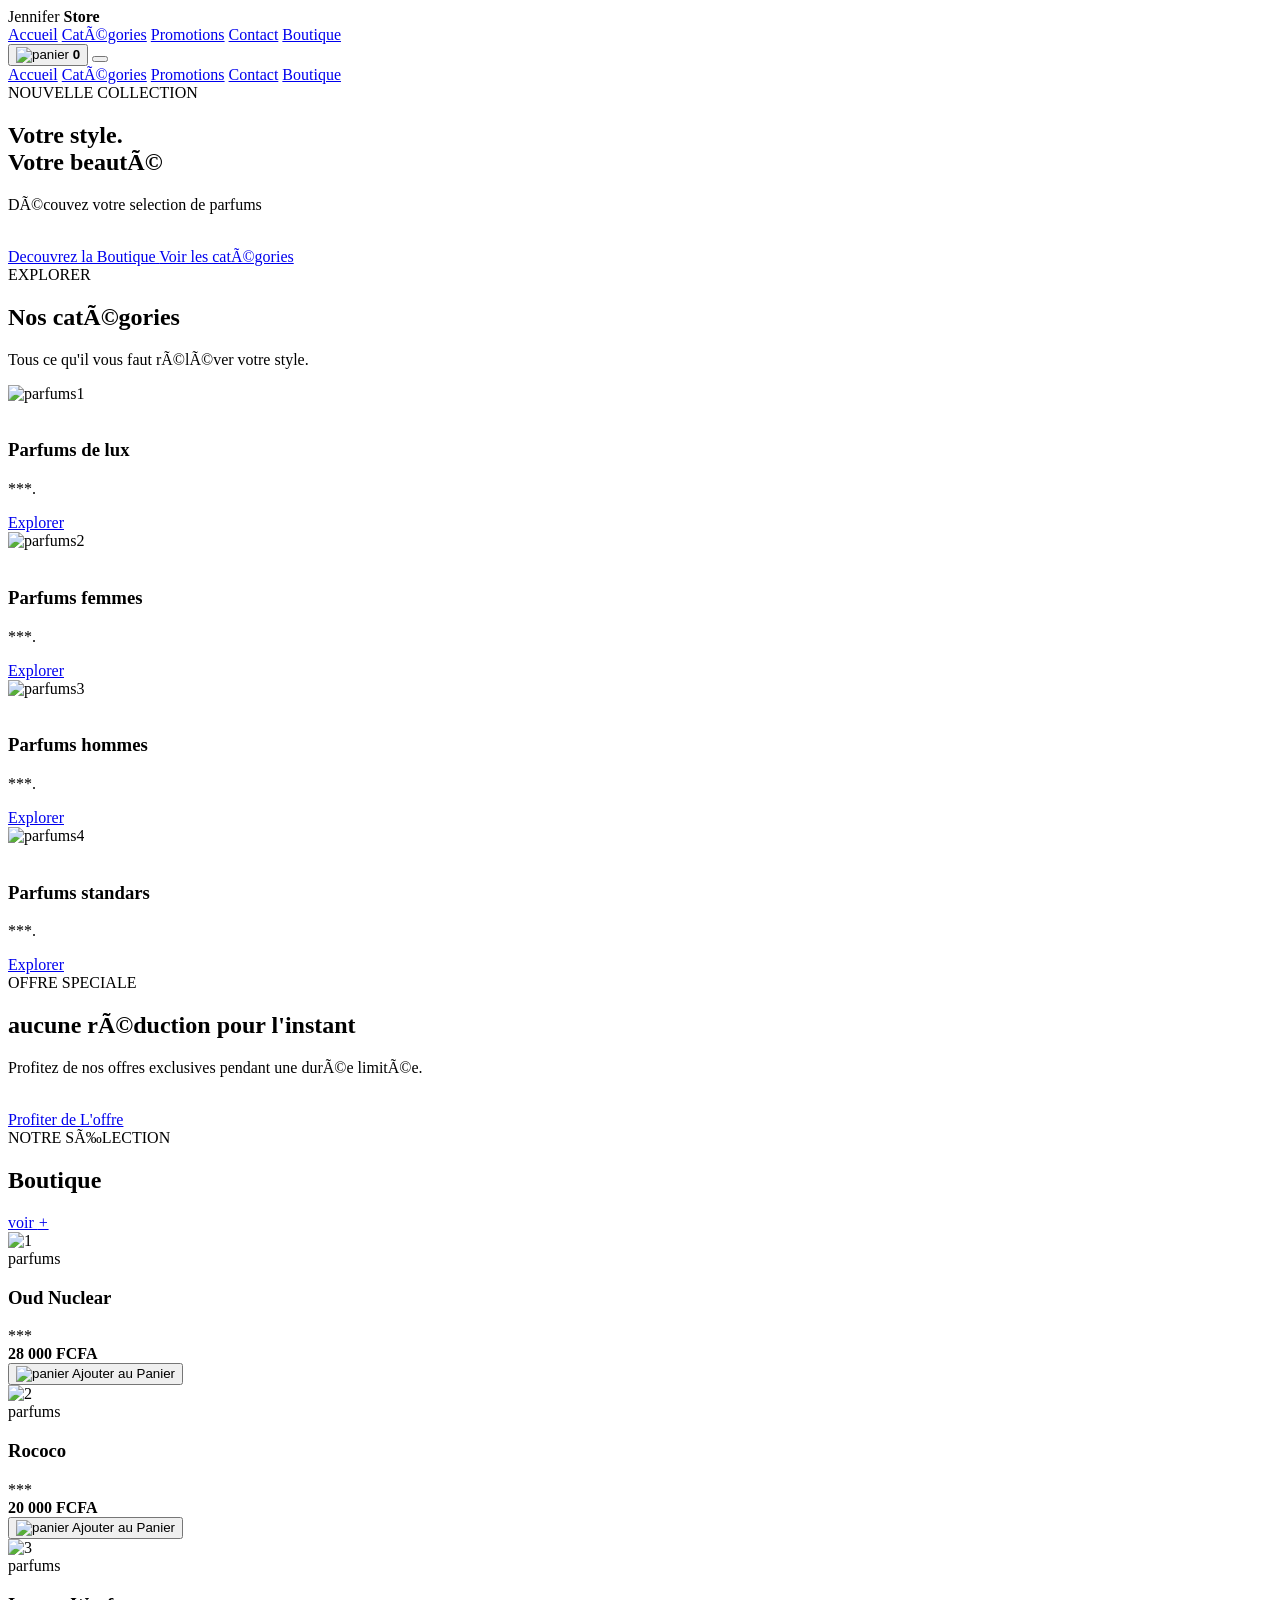
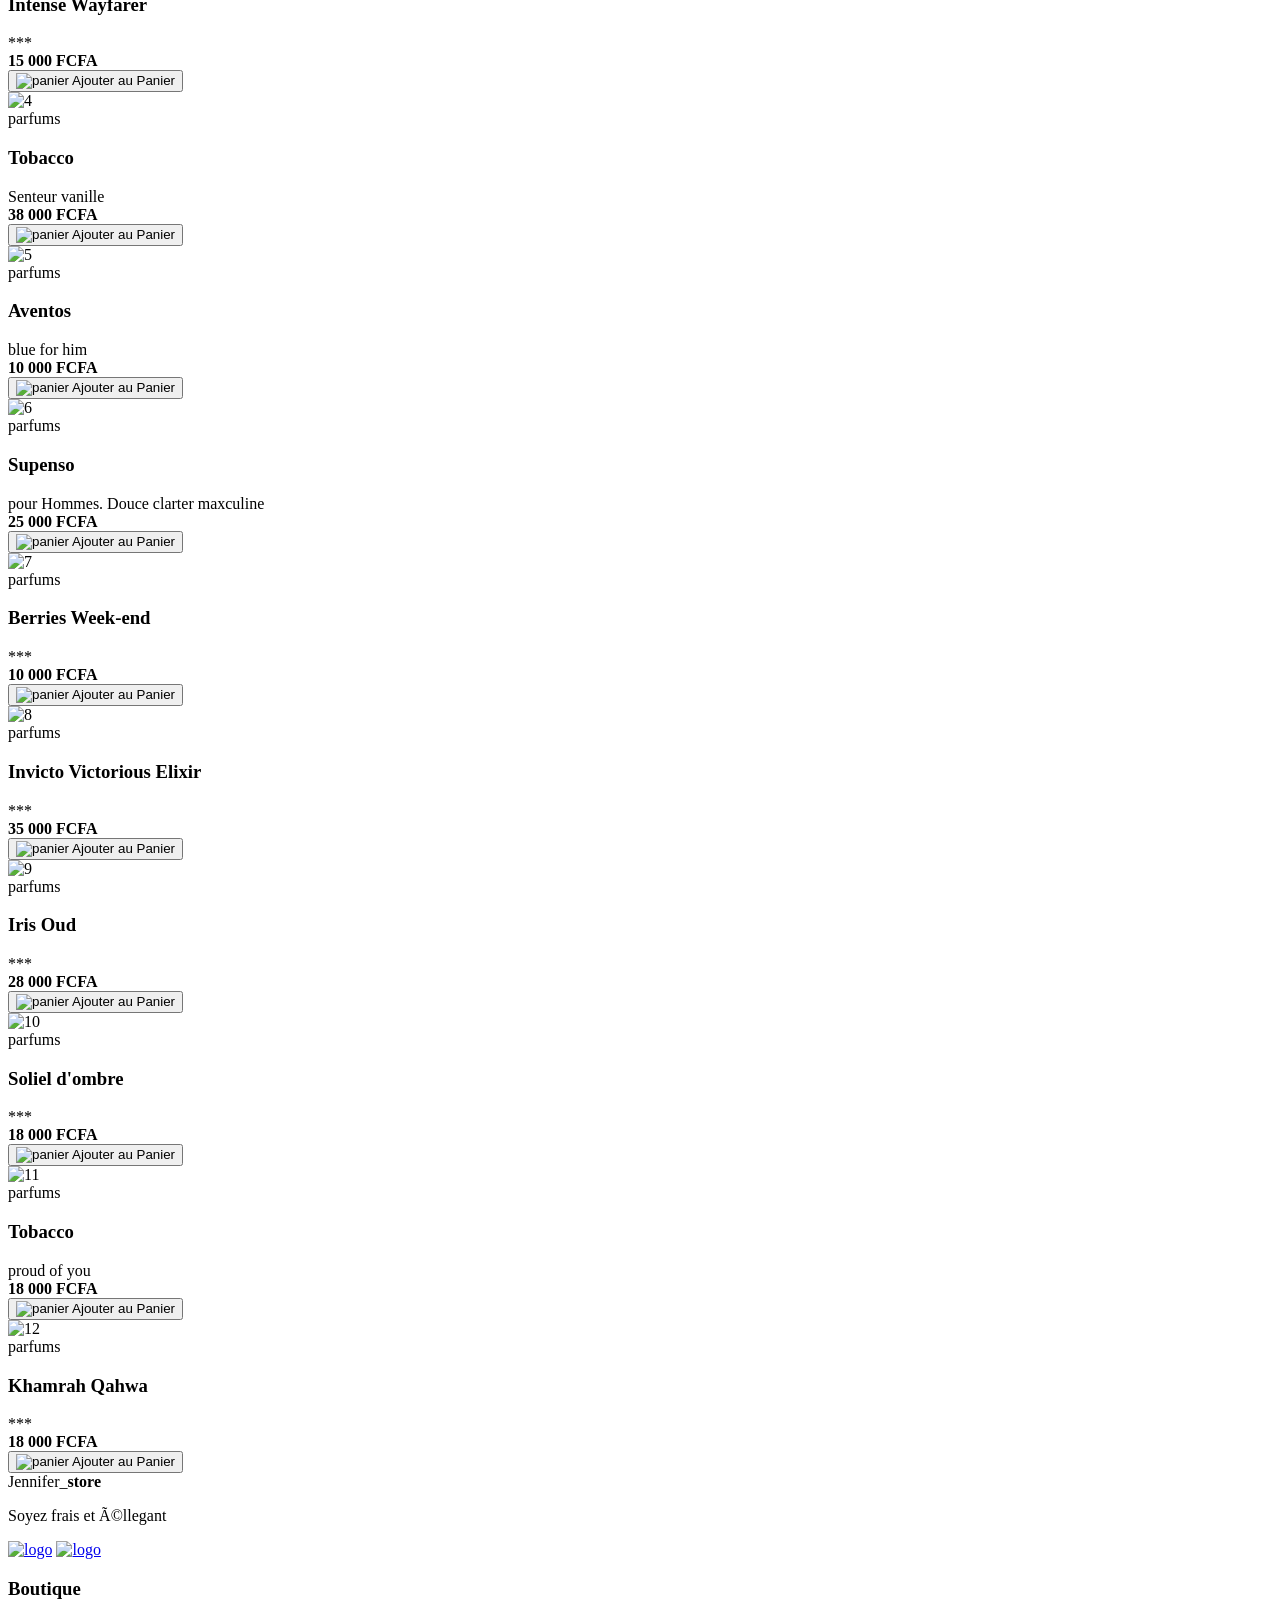
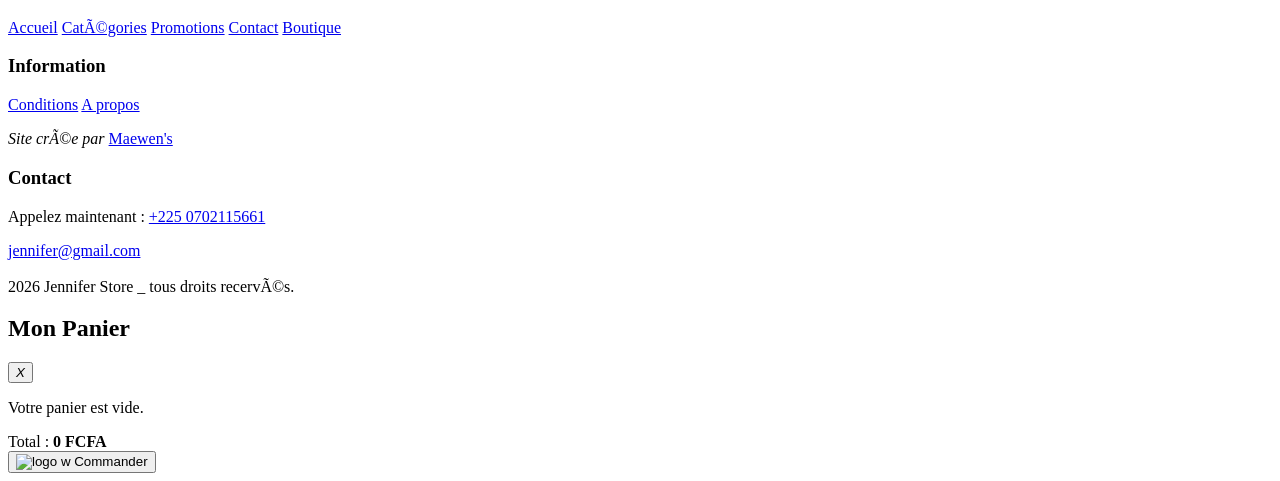
==== index.html @ da31d54f "Add initial e-commerce HTML layout Initial HTML structure for Jennifer e-commerce site, including he" ====
<!DOCTYPE html>
<html lang="en">
<head>
    <metdteruura charset="UTF-8">
    <meta name="viewport" content="width=device-width, initial-scale=1.0">
    <link rel="stylesheet" href="e-commerce2.0.css">

    <title>jennifer e-commerce</title>

    
</head>
<body>
    <header>
        <div class="logo">
            <span>J</span>ennifer 
            <strong>Store</strong>
        </div>

        <nav class="desktop-nav">
            <a href="#accueil">Accueil</a>
            <a href="#categories">Catégories</a>
            <a href="#promotion">Promotions</a>
            <a href="#contact">Contact</a>
            <a href="#boutique">Boutique</a>
        </nav>

        <div class="header-action">
      
            <button class="icon-btn" id="openCart" type="button">
                <img src="panier.jpeg" alt="panier">
                <span id="cartcount">
                    <strong>0</strong>
                </span>
            </button>

            <button class="hamburger" type="button">
                <span></span>
                <span></span>
                <span></span>
            </button>
        </div>
    </header>

        <nav class="mobile-menu" id="mobileMenu">
            <a href="#accueil">Accueil</a>
            <a href="#categories">Catégories</a>
            <a href="#promotion">Promotions</a>
            <a href="#contact">Contact</a>
            <a href="#boutique">Boutique</a>
        </nav>

        <section class="hero" id="accueil">
            <div class="hero-content">
                <span>NOUVELLE COLLECTION</span>

                    <h1>Votre style. <br>
                    <span> Votre beauté</span>
                    </h1>

                    <p>Découvez votre selection de parfums</p>
                    <br>

                    <div class="hero-buttons">
                        <a href="#boutique" class="btn primary-btn">Decouvrez la Boutique
                            <i class="fa-solid fa-arrow-rigth"></i>
                        </a>
                        <a href="#categories" class="btn secondary-btn">
                            Voir les catégories
                        </a>
                    </div>
            </div>
        </section>
        
        <section class="section-title" id="categories">

            <div class="section-title">
                <span>EXPLORER</span>
                <h2>Nos catégories</h2>
                <p>Tous ce qu'il vous faut réléver votre style.</p>
            </div>

            <div class="categories">

                <div class="category-card">
                    <div class="category-icon">
                        <img src="zara man.jpg" alt="parfums1">
                    </div><br>
                    <h3>Parfums de lux</h3>

                    <p>***.</p>
                    <a href="#boutique">Explorer</a>
                </div>

                <div class="category-card">
                    <div class="category-icon">
                        <img src="perfume.jpg" alt="parfums2">
                    </div><br>
                    <h3>Parfums femmes</h3>

                    <p>***.</p>
                    <a href="#boutique">Explorer</a>
                </div>

                <div class="category-card">
                    <div class="category-icon">
                        <img src="Christian Dior Sauvage (Eau de Toilette) Perfume For Men.jpg" alt="parfums3">
                    </div><br>
                    <h3>Parfums hommes</h3>

                    <p>***.</p>
                    <a href="#boutique">Explorer</a>
                </div>

                <div class="category-card">
                    <div class="category-icon">
                        <img src="Matelot is a clean and fresh aquatic fragrance for….jpg" alt="parfums4">
                    </div><br>
                    <h3>Parfums standars</h3>

                    <p>***.</p>
                    <a href="#boutique">Explorer</a>
                </div>

            </div>
        
        </section>

        <section class="promotion" id="promotion">

            <div class="promotion-content">
                <span>OFFRE SPECIALE</span>
                <h2>aucune <strong>réduction</strong>  pour l'instant</h2>
                
                <p>Profitez de nos offres exclusives pendant une durée limitée.</p>
                <br>
                <a href="#boutique" class="btn white-btn">Profiter de L'offre</a>
            </div>

        </section>

        <section class="produits-section" id="boutique">

            <div class="section-heading">
                <div>
                    <span>NOTRE SÉLECTION</span>
                    <h2>Boutique</h2>
                </div>
                <a href="https://wa.me/+2250702115661?text=Bonjours%20je%20suis%20intéressé%20par%20vos%20produits%20"
                    class="view-all"> voir <i class="fa-solid fa-arrow-rigth">+</i>
                </a>

            </div>

            <div class="products-grid" id="productGrid">

                <article class="product-cart">
                    <div class="product-image">
                        <span></span>

                        <div class="fake-image">
                            <img src="word oud nuclear.jpeg" alt="1">
                        </div>
                    </div>

                    <div class="product-info">
                        <span class="product-category">parfums</span>
                        <h3>Oud Nuclear</h3>

                        <div class="rating">
                            ***
                        </div>
                        <div class="price">
                            <span class="old-price"></span>
                            <strong>28 000 FCFA</strong>
                        </div>

                        <button class="add-cart" data-product="Éllégance Orange">
                           <img src="panier.jpeg" alt="panier"> Ajouter au Panier
                        </button>
                    </div>
                </article>

                <article class="product-cart">
                    <div class="product-image">

                        <div class="fake-image">
                            <img src="rococo.jpeg" alt="2">
                        </div>
                    </div>

                    <div class="product-info">
                        <span class="product-category">parfums</span>
                        <h3>Rococo</h3>

                        <div class="rating">
                            ***
                        </div>
                        <div class="price">
                            
                            <strong>20 000 FCFA</strong>
                        </div>

                        <button class="add-cart" data-product="Rococo">
                           <img src="panier.jpeg" alt="panier"> Ajouter au Panier
                        </button>
                    </div>
                </article>

                <article class="product-cart">
                    <div class="product-image">

                        <div class="fake-image">
                            <img src="intense way.jpeg" alt="3">
                        </div>
                    </div>

                    <div class="product-info">
                        <span class="product-category">parfums</span>
                        <h3>Intense Wayfarer</h3>

                        <div class="rating">
                            ***
                        </div>
                        <div class="price">
                        
                            <strong>15 000 FCFA</strong>
                        </div>

                        <button class="add-cart" data-product="Intense Wayfarer">
                           <img src="panier.jpeg" alt="panier"> Ajouter au Panier
                        </button>
                    </div>
                </article>

                <article class="product-cart">
                    <div class="product-image">

                        <div class="fake-image">
                            <img src="tobacco vanille.jpeg" alt="4">
                        </div>
                    </div>

                    <div class="product-info">
                        <span class="product-category">parfums</span>
                        <h3>Tobacco</h3>

                        <div class="rating">
                            Senteur vanille
                        </div>
                        <div class="price">
                            
                            <strong>38 000 FCFA</strong>
                        </div>

                        <button class="add-cart" data-product="Tobaco">
                            <img src="panier.jpeg" alt="panier"> Ajouter au Panier
                        </button>
                    </div>
                </article>

                <article class="product-cart">
                    <div class="product-image">

                        <div class="fake-image">
                            <img src="aventos.jpeg" alt="5">
                        </div>
                    </div>

                    <div class="product-info">
                        <span class="product-category">parfums</span>
                        <h3>Aventos</h3>

                        <div class="rating">
                            blue for him
                        </div>
                        <div class="price">
                            
                            <strong>10 000 FCFA</strong>
                        </div>

                        <button class="add-cart" data-product="Aventos">
                           <img src="panier.jpeg" alt="panier"> Ajouter au Panier
                        </button>
                    </div>
                </article>

                <article class="product-cart">
                    <div class="product-image">

                        <div class="fake-image">
                            <img src="suspenso.jpeg" alt="6">
                        </div>
                    </div>

                    <div class="product-info">
                        <span class="product-category">parfums</span>
                        <h3>Supenso</h3>

                        <div class="rating">
                            pour Hommes. Douce clarter maxculine
                        </div>
                        <div class="price">
                
                            <strong>25 000 FCFA</strong>
                        </div>

                        <button class="add-cart" data-product="Supenso">
                            <img src="panier.jpeg" alt="panier"> Ajouter au Panier
                        </button>
                    </div>
                </article>

                <article class="product-cart">
                    <div class="product-image">
     
                        <div class="fake-image">
                            <img src="berris.jpeg" alt="7">
                        </div>
                    </div>

                    <div class="product-info">
                        <span class="product-category">parfums</span>
                        <h3>Berries Week-end</h3>

                        <div class="rating">
                            ***
                        </div>
                        <div class="price">
                        
                            <strong>10 000 FCFA</strong>
                        </div>

                        <button class="add-cart" data-product="Berries Week-end">
                            <img src="panier.jpeg" alt="panier"> Ajouter au Panier
                        </button>
                    </div>
                </article>

                <article class="product-cart">
                    <div class="product-image">
                    
                        <div class="fake-image">
                            <img src="invicto elixir.jpeg" alt="8">
                        </div>
                    </div>

                    <div class="product-info">
                        <span class="product-category">parfums</span>
                        <h3>Invicto Victorious Elixir</h3>

                        <div class="rating">
                            ***
                        </div>
                        <div class="price">
                            
                            <strong>35 000 FCFA</strong>
                        </div>

                        <button class="add-cart" data-product="Invicto Victorious Elixir">
                                <img src="panier.jpeg" alt="panier"> Ajouter au Panier
                        </button>
                    </div>
                </article>

                <article class="product-cart">
                    <div class="product-image">

                        <div class="fake-image">
                            <img src="iris oud.jpeg" alt="9">
                        </div>
                    </div>

                    <div class="product-info">
                        <span class="product-category">parfums</span>
                        <h3>Iris Oud</h3>

                        <div class="rating">
                            ***
                        </div>
                        <div class="price">
                        
                            <strong>28 000 FCFA</strong>
                        </div>

                        <button class="add-cart" data-product="Iris Oud">
                            <img src="panier.jpeg" alt="panier"> Ajouter au Panier
                        </button>
                    </div>
                </article>

                <article class="product-cart">
                    <div class="product-image">

                        <div class="fake-image">
                            <img src="jacques yves.jpeg" alt="10">
                        </div>
                    </div>

                    <div class="product-info">
                        <span class="product-category">parfums</span>
                        <h3>Soliel d'ombre</h3>

                        <div class="rating">
                            ***
                        </div>
                        <div class="price">
                            
                            <strong>18 000 FCFA</strong>
                        </div>

                        <button class="add-cart" data-product="Soleil d'ombre">
                            <img src="panier.jpeg" alt="panier"> Ajouter au Panier
                        </button>
                    </div>
                </article>

                <article class="product-cart">
                    <div class="product-image">

                        <div class="fake-image">
                            <img src="prd tobacco.jpeg" alt="11">
                        </div>
                    </div>

                    <div class="product-info">
                        <span class="product-category">parfums</span>
                        <h3>Tobacco</h3>

                        <div class="rating">
                            proud of you
                        </div>
                        <div class="price">
                            
                            <strong>18 000 FCFA</strong>
                        </div>

                        <button class="add-cart" data-product="Soleil d'ombre">
                            <img src="panier.jpeg" alt="panier"> Ajouter au Panier
                        </button>
                    </div>
                </article>

                <article class="product-cart">
                    <div class="product-image">

                        <div class="fake-image">
                            <img src="khamrah.jpeg" alt="12">
                        </div>
                    </div>

                    <div class="product-info">
                        <span class="product-category">parfums</span>
                        <h3>Khamrah Qahwa</h3>

                        <div class="rating">
                            ***
                        </div>
                        <div class="price">
                            
                            <strong>18 000 FCFA</strong>
                        </div>

                        <button class="add-cart" data-product="Soleil d'ombre">
                            <img src="panier.jpeg" alt="panier"> Ajouter au Panier
                        </button>
                    </div>
                </article>

            </div>
        </section>
    
    <footer id="contact">
        <div class="footer-content">

            <div class="footer-brand">
                <div class="logo">
                    <span>J</span>ennifer_<strong>store</strong>
                </div>

                <p>Soyez frais et éllegant </p>

                <div class="socials">
                    <a href="https://www.tiktok.com/@salidiallo005" target="_blank"><img src="tiktok logo.jpeg" alt="logo"></a>
                    <a href="https://wa.me/+2250702115661"><img src="whatsapp logo 2.jpeg" alt="logo"></a>
                </div>

            </div>

            <div class="footer-column">
                <h3>Boutique</h3>
                    <a href="#accueil">Accueil</a>
                    <a href="#categories">Catégories</a>
                    <a href="#promotion">Promotions</a>
                    <a href="#contact">Contact</a>
                    <a href="#boutique">Boutique</a>
            </div>

            <div class="footer-column">
                <h3>Information</h3>
                <a href="nos info.html" >Conditions</a>
                <a href="nos info.html">A propos</a>
                <p> <em>Site crée par </em> 
            <a href="http://maewens.com">Maewen's</a> </p>
            </div>

            <div class="footer-column">
                <h3>Contact</h3>
                    <p>Appelez maintenant :
                        <a href="tel:+2250702115661"> +225 0702115661</a>
                    </p>
                <a href="mailto:jennifer@gmail.com?subject=commande%20depuis%20votre%20site&body=Boujour%20je%20suis%20intéressé%20par%20vos%20produits%20:%20">  jennifer@gmail.com</a>
            </div>

        </div>
            <br>
            
        <div class="copyrigth">2026 Jennifer Store _ tous droits recervés.</div>

    </footer>



    <div class="cart-panel" id="cartPanel">

            <div class="cart-header">
                <h2>Mon Panier</h2>

                <button id="closecart" type="button"
                        aria-label="ferme le panier">
                    <i class="fa-solid fa-xmark">X</i>
                </button>
            </div>


            <div class="cart-items" id="cartItems">
                <p class="empty-cart">Votre panier est vide.</p>
            </div>

        <div class="cart-footer">

            <div class="cart-total">
                Total :
                <strong id="cartTotal">0 FCFA</strong>
            </div>
        
                <button class="checkout" id="checkoutBtn" type="button">
                    <img class="ima" src="whatsapp1.jpeg" alt="logo w">
                    Commander
                </button>

        </div>

    </div>

    <script src="e-commerce2.0.js"></script>
</body>
</html>
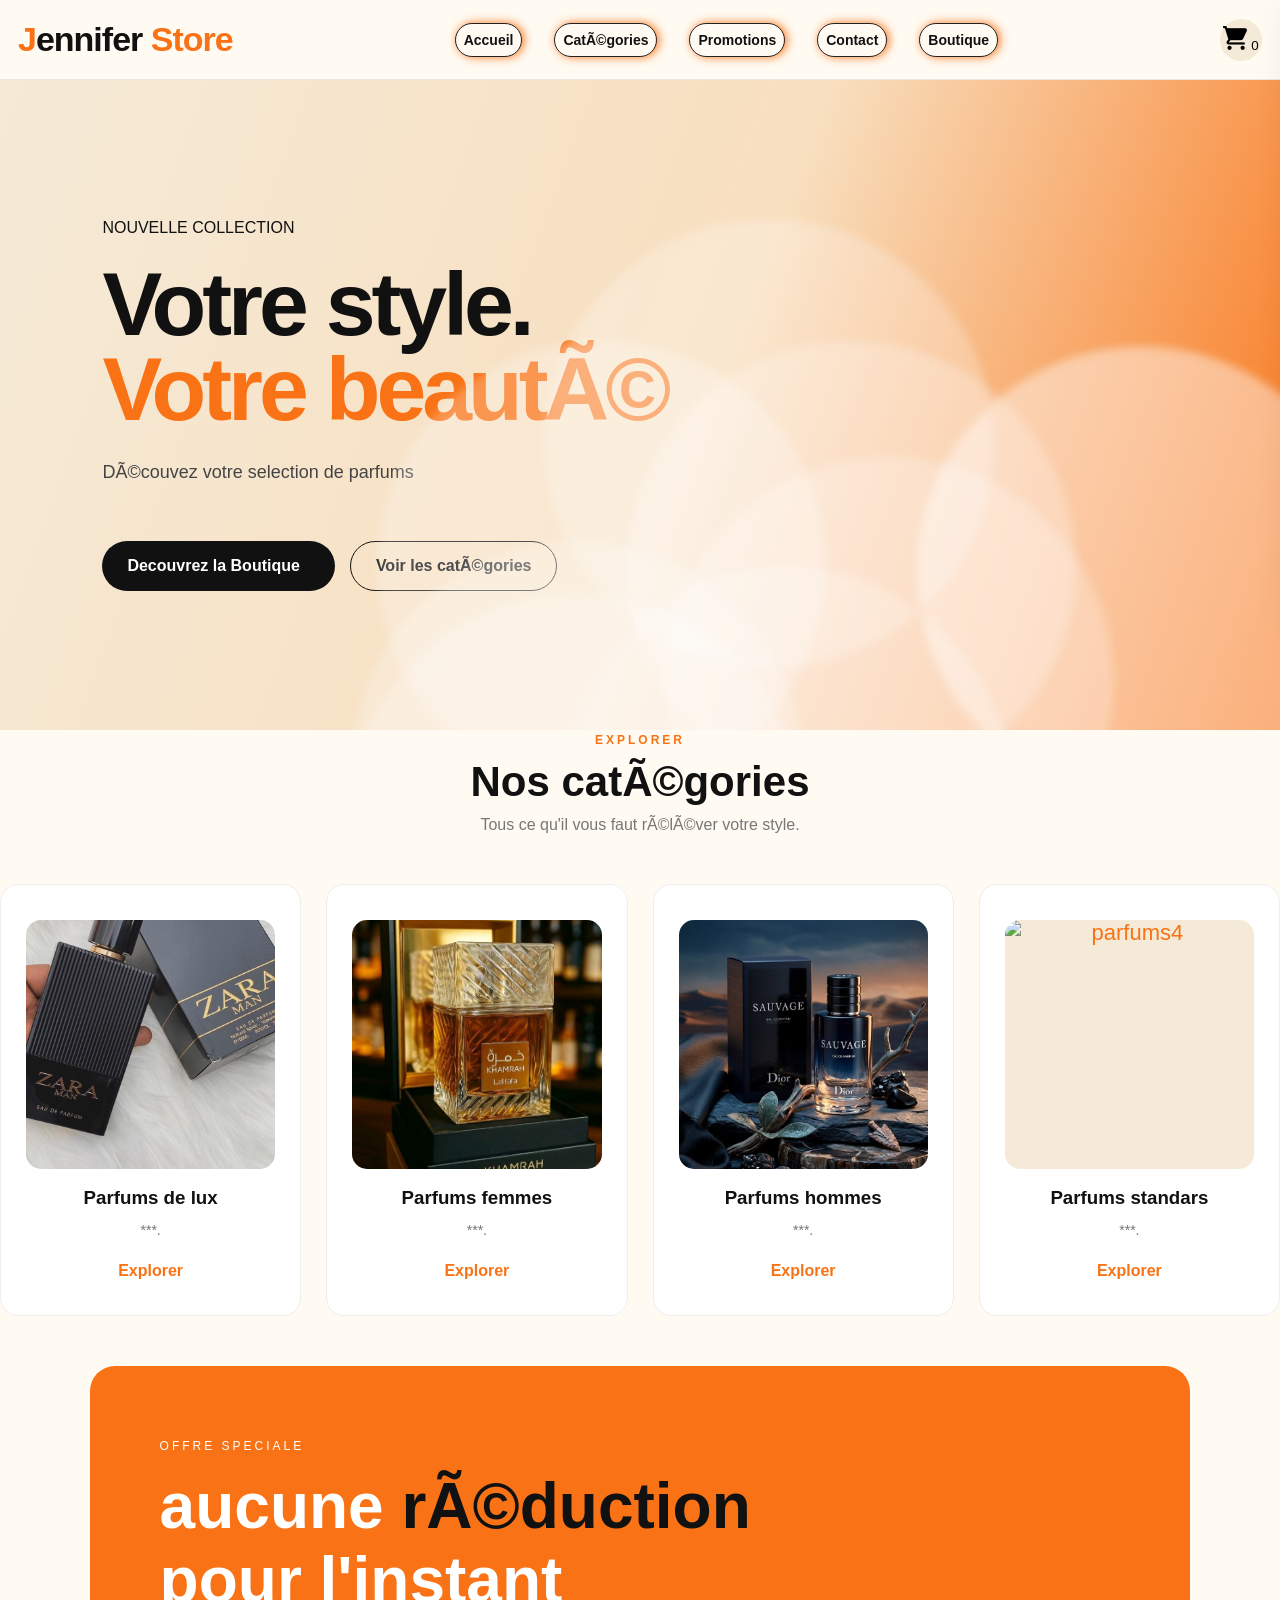
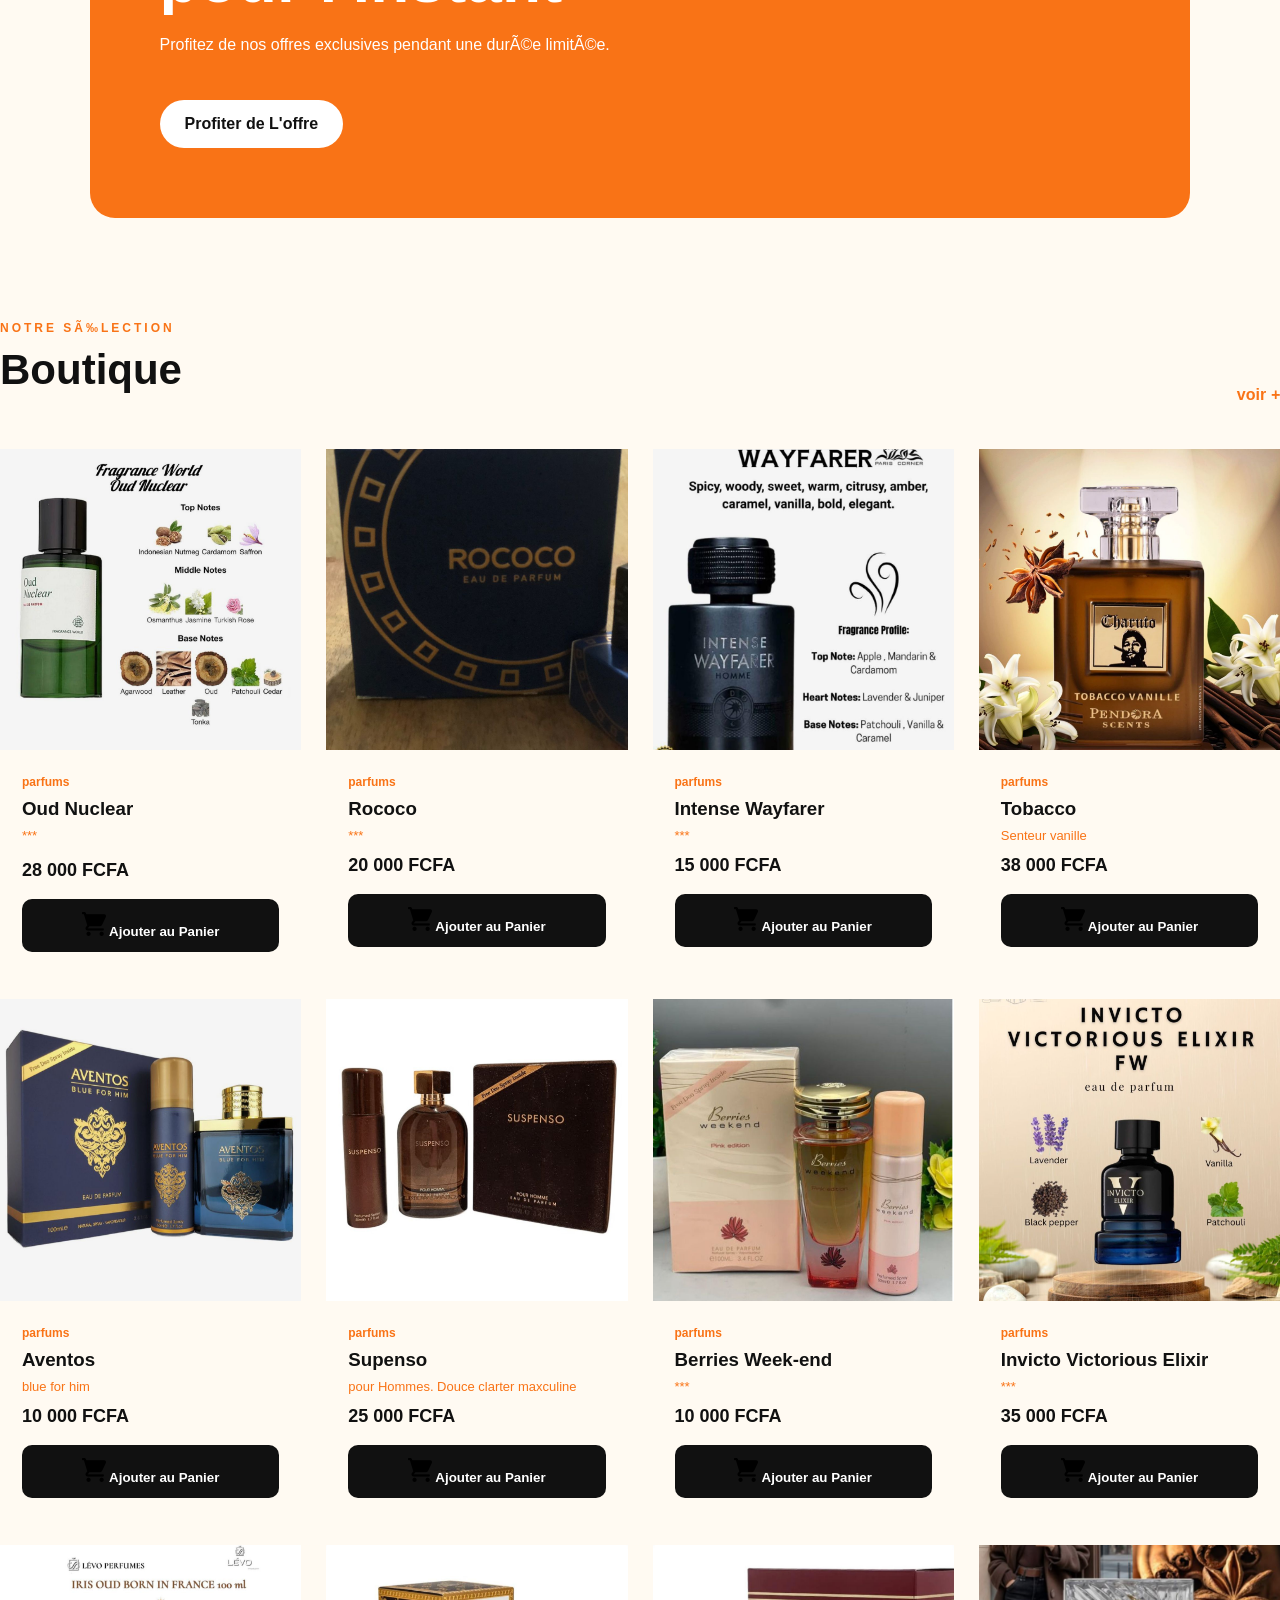
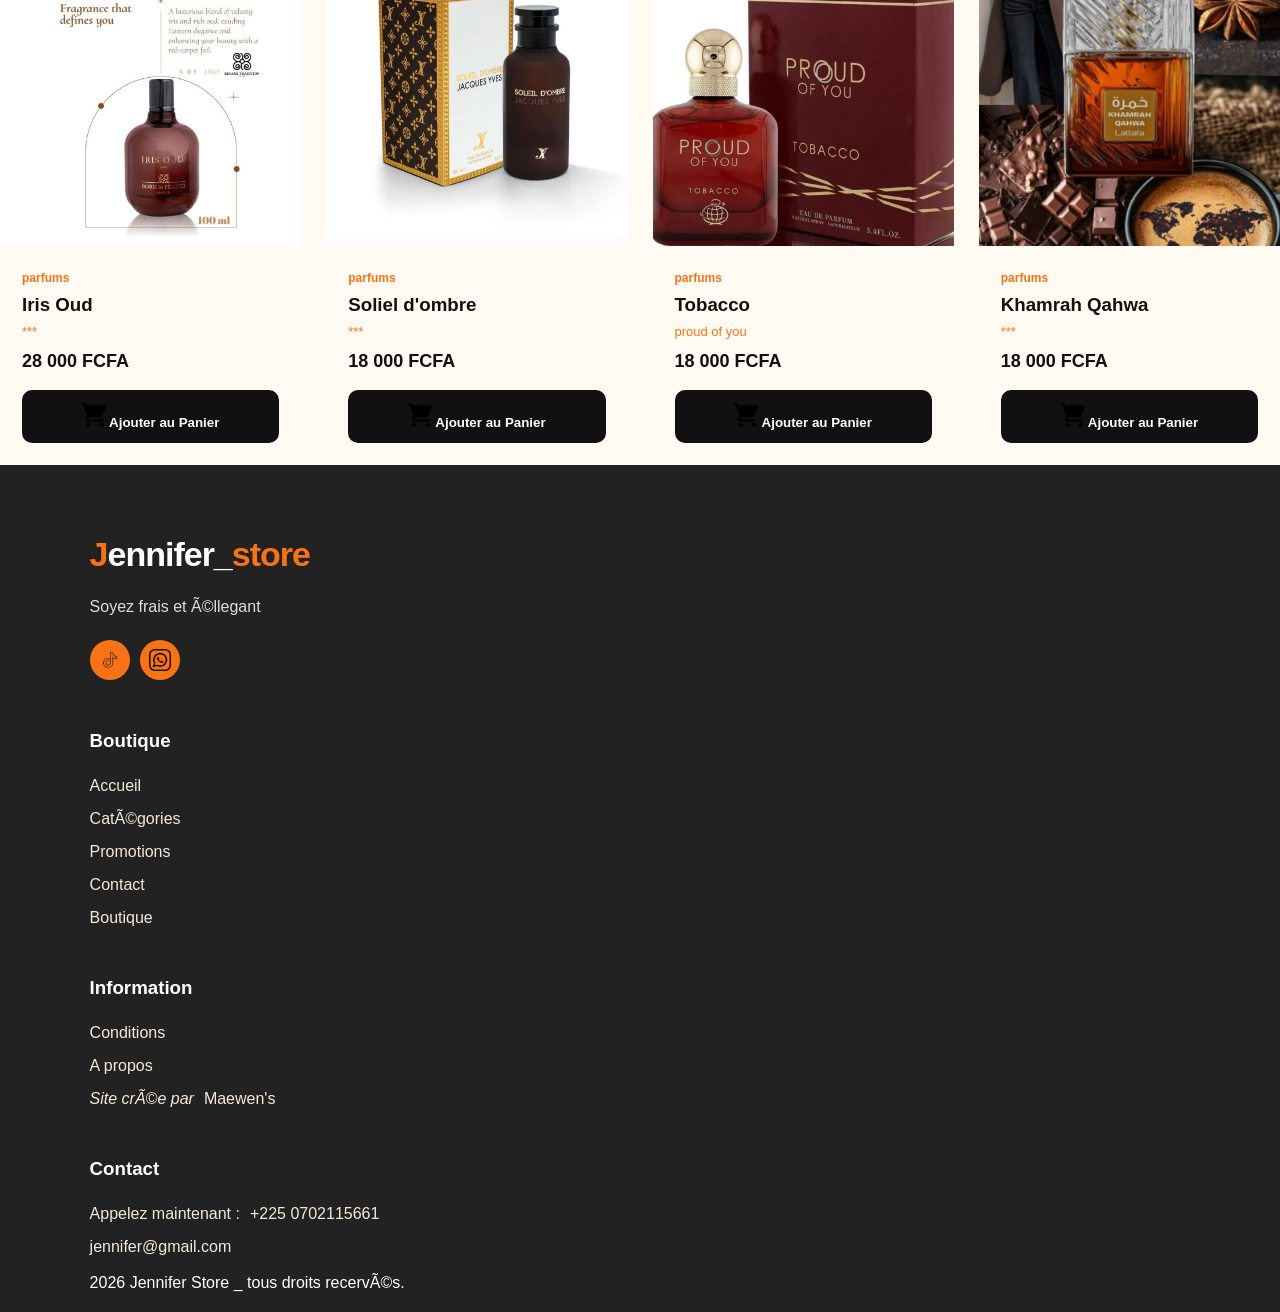
==== commit 6a460163: "Update footer links to point to 'apropos.html'" ====
--- a/index.html
+++ b/index.html
@@ -497,8 +497,8 @@
 
             <div class="footer-column">
                 <h3>Information</h3>
-                <a href="nos info.html" >Conditions</a>
-                <a href="nos info.html">A propos</a>
+                <a href="apropos.html" >Conditions</a>
+                <a href="apropos.html">A propos</a>
                 <p> <em>Site crée par </em> 
             <a href="http://maewens.com">Maewen's</a> </p>
             </div>
--- a/e-commerce2.0.css
+++ b/e-commerce2.0.css
@@ -0,0 +1,1310 @@
+/* Tous grands ecran*/
+@media(min-width: 1400px) {
+    header{
+        padding-left: 8%;
+        padding-right: 8%;
+    }
+    .hero{
+        padding-left: 10%;
+        padding-right: 10%;
+        min-height: 700px;
+    }
+    .categories-section, 
+    .products-section{
+        padding-left: 9%;
+        padding-right: 9%;
+    }
+
+}
+/*petit ordibateur*/
+
+@media(max-width:1200px){
+    header{
+        padding: 0 4%;
+    }
+    .hero{
+        padding: 80px 6%;
+    }
+    .categories-section,
+    .products-section {
+        padding-left: 5%;
+        padding-right: 5%;
+    }
+    .categories{
+        grid-template-columns: repeat(3, 1fr);
+    }
+    .products-grid{
+        grid-template-columns: repeat(3, 1fr);
+    }
+
+}
+
+/*Tablette*/
+@media (max-width: 992px){
+    .desktop-nav{
+        display: none;
+    }
+    .hamburger{
+        display: block;
+    }
+
+    .hero{
+        min-height: 600px;
+        padding: 70px 7;
+    }
+    .hero h1{
+        font-size: clamp(48px, 8vw, 75px);
+    }
+
+    .categories{
+        grid-template-columns: repeat(2, 1fr);
+    }
+
+    .products-grid{
+        grid-template-columns: repeat(2, 1fr);
+    }
+
+    .footer-content{
+        grid-template-columns: repeat(2, 1fr);
+    }
+
+}
+/*Pteit Tablette / Grand telephone*/
+
+@media(max-width: 768px){
+    header{
+        height: 70px;
+        padding: 0 5%;
+    }
+    .mobile-menu{
+        top: 70px;
+        height: calc(100vh - 70px);
+    }
+    .logo{
+        font-size: 21px
+    }
+    .logo span{
+        font-size: 29px;
+    }
+
+    .icon-btn{
+        display: none;
+    }
+    .header-action{
+        gap: 7px;
+    }
+
+    .hero{
+        min-height: 570px;
+        padding: 60px 6%;
+    }
+    .hero h1{
+        font-size: clamp(45px, 11vw, 65px);
+        letter-spacing: -3px;
+    }
+    .hero p{
+        font-size: 16px;
+        max-width: 100%;
+    }
+    .hero-button{
+        flex-wrap: wrap;
+    }
+
+    .categories-section, 
+    .products-section{
+        padding: 70px 5%;
+    }
+    .section-title h2,
+    .section-heading{
+        font-size: 35px;
+    }
+
+    .products-grid{
+        grid-template-columns: repeat(2, 1fr);
+    }
+    .product-image{
+        width: 120px;
+        height: 120px;
+        font-size: 42px;
+    }
+    .promotion{
+        margin: 0 5%;
+        padding: 50px 30px;
+    }
+
+    .footer{
+        padding-left: 5%;
+        padding-right: 5%;
+    }
+
+}
+/*Mobile*/
+
+@media (max-width: 576px) {
+    header{
+        padding: 0 4%;
+    }
+    .logo{
+        font-size: 19px;
+    }
+    .logo span{
+        font-size: 27px;
+    }
+    .cart-btn,
+    .hamburger{
+        width: 38px;
+        height: 38px;
+    }
+
+    .hero{
+        min-height: 600px;
+        padding: 60px 6%;
+    }
+    .hero::after{
+    width: 250px;
+    height: 250px;
+    right: -100px;
+    top: 20%;
+    }
+    .hero-label{
+         font-size: 10px;
+         letter-spacing: 2px;
+    }
+    .hero h1{
+        font-size: clamp(42px, 12vw, 58px);
+    }
+    .hero p{
+        font-size: 15px;
+        line-height: 1.6
+    }
+    .hero-button{
+        flex-direction: column;
+        align-items: stretch;
+    }
+    .btn{
+        justify-content: center;
+        width: 100%;
+    }
+    .categories{
+        grid-template-columns: 1fr;
+    }
+    .categories{
+        padding: 28px 22px;
+    }
+
+    .products-grid{
+        grid-template-columns: 1fr;
+    }
+    .product-image{
+        height: 280px;
+    }
+    .fake-image{
+        width: 150px;
+        height: 150px;
+        font-size: 50px;
+    }
+    .section-heading h2,
+    .section-title h2 {
+        font-size: 30px;
+    }
+    .section-title p{
+        font-size: 14px;
+        line-height: 1.6;
+    }
+    .promotion{
+        margin: 0 4% 60px;
+        padding: 40px 25px;
+        border-radius: 20px;
+    }
+    .promotion h2 {
+        font-size: 36px;
+    }
+
+    .footer-content{
+        grid-template-columns: 1fr;
+        gap: 35px;
+    }
+
+}
+/* petits telephone*/
+@media (max-width: 380px){
+    header{
+        height: 65px;
+    }
+    .mobile-menu{
+        top: 65px;
+        height: calc(100vh - 65px);
+    }
+    .logo{
+        font-size: 17px;
+    }
+    .logo span{
+        font-size: 24px;
+    }
+    .cart-btn, .hamburger{
+        width: 35px;
+        height: 35px;
+    }
+    .hero{
+        padding: 50px 5%;
+    }
+    .hero h1{
+        font-size: 40px;
+    }
+    .hero p{
+        font-size: 14px;
+    }
+    .categories-section, 
+    .section-heading{
+       padding: 55px 4%;
+    }
+    .section-title h2, 
+    .section-heading h2{
+         font-size: 27px;
+    }
+    .product-info{
+        padding: 18px;
+    }
+    .product-image{
+        height: 240px;
+    }
+    .promotion{
+        padding: 35px 20px;
+    }
+    .promotion h2{
+        font-size: 31px;
+    }
+
+}
+/*tres petits ecran*/
+@media (max-width: 320px) {
+    .logo{
+        font-size: 16px;
+    }
+    .logo span{
+     font-size: 22px;   
+    }
+    .header-action{
+        gap: 3px;
+    }
+    .hero h1{
+        font-size: 36px;
+    }
+    .hero{
+        min-height: 550px;
+    }
+    .product-image{
+        height: 210px;
+    }
+}
+
+:root{
+    --orange: #f97316;
+    --orange-dark: #c2410c;
+
+    --beige: #f5ead7;
+    --beige-light:#fffaf2;
+    --black: #111111;
+    --black-ligth:#222222;
+
+    --white: #ffffff;
+    --gray: #777777;
+
+    --radius: 18px;
+
+}
+
+*{
+    margin: 0;
+    padding: 0;
+    box-sizing: border-box;
+
+}
+html{
+    scroll-behavior: smooth;
+}
+
+body{
+    font-family: Arial, Helvetica, sans-serif;
+    background-color: var(--beige-light);
+    color: var(--black);
+    overflow-x: hidden;
+
+}
+a{
+    text-decoration: none;
+    color: inherit;
+    
+}
+button{
+    font-family: inherit;
+    cursor: pointer;
+}
+
+header{
+    position: sticky;
+    top: 0;
+    z-index: 1000;
+    width: 100%;
+    height: 80px;
+    display: flex;
+    align-items: center;
+    justify-content: space-between;
+    padding: 0 6%;
+    background:  rgba(255, 250, 242, 0.88);
+    backdrop-filter: blur(18px);
+    border-bottom: 1px solid rgba(0, 0, 0, 0.08);
+}
+.logo{
+    font-size: 34px;
+    font-weight: 700;
+    letter-spacing: -1px;
+}
+
+.logo span{
+    color: var(--orange);
+    font-size: 34px;
+}
+.logo strong{
+    color: var(--orange);
+}
+
+.desktop-nav{
+    display: flex;
+    align-items: center;
+    gap: 32px;
+}
+.desktop-nav a{
+    font-size: 14px;
+    font-weight: 600;
+    transition: 0.3s;
+
+    background: var(--beige-light);
+    border: 1px solid var(--black-ligth);
+    border-radius: var(--radius);
+    padding: 8px;
+     box-shadow: 2px 0 10px var(--orange);
+}
+.desktop-nav a :hover{
+    color: var(--orange-dark);
+}
+.header-action {
+    display: flex;
+    align-items: center;
+    gap: 12px;
+}
+.icon-btn, .cart-btn{
+    width: 42px;
+    height: 42px;
+    border: none;
+    background: var(--beige);
+    border-radius: 50%;
+    align-items: center;
+    justify-content: center;
+    transition: 0.3s;
+}
+.icon-btn :hover{
+    background: var(--beige);
+    color: var(--orange);
+}
+.cart-btn{
+    position: relative;
+    background: var(--black);
+    color: white;
+}
+.cart-btn :hover{
+    background: var(--orange);
+}
+.cart-btn span{
+    position: absolute;
+    top: -5px;
+    right: -4px;
+    width: 19px;
+    height: 19px;
+    background: var(--orange);
+    color: white;
+    border: 50%;
+    font-size: 11px;
+    display: flex;
+    align-items: center;
+    justify-content: center;
+
+}
+
+
+.hamburger {
+    display: none;
+    width: 42px;
+    height: 42px;
+    border: none;
+    background: var(--black);
+    border-radius: 50%;
+    padding: 9px;
+    cursor: pointer;
+    position: relative;
+    z-index: 6000;
+}
+
+.hamburger span {
+    display: block;
+    width: 100%;
+    height: 2px;
+    background: white;
+    margin: 5px 0;
+    transition: 0.3s ease;
+}
+
+
+/* Animation vers X */
+
+.hamburger.active span:nth-child(1) {
+    transform: translateY(7px) rotate(45deg);
+}
+
+.hamburger.active span:nth-child(2) {
+    opacity: 0;
+}
+
+.hamburger.active span:nth-child(3) {
+    transform: translateY(-7px) rotate(-45deg);
+}
+
+
+
+.mobile-menu {
+    position: fixed;
+    top: 80px;
+    right: -100%;
+    width: 50%;
+    max-width: 350px;
+    height: calc(100vh - 80px);
+    padding: 40px 30px;
+    background: rgba(17, 17, 17, 0.96);
+    backdrop-filter: blur(20px);
+    display: flex;
+    flex-direction: column;
+    gap: 25px;
+    color: white;
+    z-index: 5000;
+    transition: right 0.4s ease;
+    overflow-y: auto;
+}
+
+
+/* MENU OUVERT */
+
+.mobile-menu.active {
+    right: 0;
+    width: 65%;
+    height: 50%;
+}
+
+
+.mobile-menu a {
+    color: white;
+    font-size: 18px;
+    padding: 15px 0;
+    border-bottom: 1px solid rgba(255,255,255,0.1);
+}
+
+
+.mobile-menu a:hover {
+    color: var(--orange);
+}
+
+
+/* ==========================================
+   TABLETTE + MOBILE
+========================================== */
+
+@media (max-width: 1000px) {
+
+    .desktop-nav {
+        display: none;
+    }
+
+    .hamburger {
+        display: block;
+    }
+
+}
+
+
+/* ==========================================
+   MOBILE
+========================================== */
+
+@media (max-width: 600px) {
+
+    header {
+        height: 70px;
+        padding: 0 5%;
+    }
+
+    .hamburger {
+        width: 40px;
+        height: 40px;
+    }
+
+    .mobile-menu {
+        top: 70px;
+        height: calc(100vh - 70px);
+    }
+
+}
+
+
+/* ==========================================
+   PETIT TELEPHONE
+========================================== */
+
+@media (max-width: 380px) {
+
+    header {
+        height: 65px;
+    }
+
+    .hamburger {
+        width: 36px;
+        height: 36px;
+    }
+
+    .mobile-menu {
+        top: 65px;
+        height: calc(100vh - 65px);
+    }
+
+}
+
+
+.hero{ 
+    min-height: 650px;
+    display: flex;
+    align-items: center;
+    padding: 80px 8%;
+    background: linear-gradient(110deg, var(--beige) 0%, #f8dfbf 55%, var(--orange) 100%);
+    position: relative;
+    overflow: hidden;
+}
+
+.hero ::after{
+    content: "";
+    position: absolute;
+    width: 450px;
+    height: 450px;
+    border-radius: 50%;
+    background: rgba(255, 255, 255, 0.25);
+    filter: blur(5px);
+    margin-left: 250px;
+}
+.hero-content{
+    max-width: 650px;
+    position: relative;
+    z-index: 2;
+}
+.hero-label {
+    color: var(--orange-dark);
+    font-weight: 700;
+    font-size: 13px;
+    letter-spacing: 3px;
+}
+.hero h1{
+    font-size: clamp(50px, 7vw, 90px);
+    line-height: 0.95;
+    margin: 25px 0;
+    letter-spacing: -4px;
+}
+.hero h1 span{
+    color: var(--orange);
+}
+.hero p{
+    max-width: 500px;
+    font-size: 18px;
+    line-height: 1.7;
+    color: #444;
+}
+.hero-buttons{
+    display: flex;
+    gap: 15px;
+    margin-top: 35px;
+    flex-wrap: wrap;
+
+}
+.btn{
+    padding: 15px 25px;
+    border-radius: 50px;
+    font-weight: 700;
+    display: inline-flex;
+    align-items: center;
+    gap: 10px;
+    transition: 0.3
+}
+.primary-btn{
+    background: var(--black);
+    color: white;
+
+}
+.primary-btn :hover{
+    background: var(--orange);
+    transform: translateY(-3px);
+}
+.secondary-btn{
+    border: 1px solid var(--black);
+}
+.secondary-btn :hover{
+    background: var(--black);
+    color: white;
+}
+
+
+.categories-section,
+ .products-section{
+    padding: 100px 7%;
+}
+
+.section-title{
+    text-align: center;
+    margin-bottom: 50px;
+}
+.section-heading span, 
+.section-title span{
+    color: var(--orange);
+    font-size: 12px;
+    letter-spacing: 3px;
+    font-weight: 700;
+}
+.section-heading h2, 
+.section-title h2{
+    margin: 10px 0;
+    font-size: 42px;
+}
+.section-title p{
+    color: var(--gray);
+}
+
+.categories{
+    display: grid;
+    grid-template-columns: repeat(4, minmax(0, 1fr));
+    gap: 25px;
+    width: 100%;
+}
+.category-card{
+    background: white;
+    padding: 35px 25px;
+    border-radius: var(--radius);
+    border: 1px solid #eee;
+    transition: 0.3s;
+}
+.category-icon :hover{
+    transform: translateY(-10px);
+    box-shadow: 0 20px 40px rgba(0, 0, 0, 0.80);
+
+}
+.category-icon{
+    width: 100%;
+    aspect-ratio: 1 / 1;
+    overflow: hidden;
+    display: flex;
+    align-items: center;
+    justify-content: center;
+    border-radius: 15px;
+    background:  var(--beige);
+    color: var(--orange);
+    
+    font-size: 22px;
+    
+}
+.category-icon img{
+    width: 100%;
+    height: 100%;
+    max-width: 100%;
+    display: block;
+    object-fit: cover;
+}
+.category-card h3{
+    margin-bottom: 10px;
+}
+.category-card p{
+    color: var(--gray);
+    font-size: 14px;
+    line-height: 1.6;
+}
+.category-card a{
+    display: inline-block;
+    margin-top: 20px;
+    color: var(--orange);
+    font-weight: 700;
+}
+/* ADAPTATION CAT*/
+@media (max-width: 1000px) {
+    .categories {
+        grid-template-columns: repeat(2, minmax(0, 1fr));
+    }
+}
+
+@media (max-width: 600px) {
+    .categories {
+        grid-template-columns: 1fr;
+    }
+}
+
+
+.promotion{
+    margin: 0 7% 100px;
+    border-radius: 25px ;
+    padding: 70px;
+    background: var(--orange);
+    color: white;
+}
+.promotion-content{
+    max-width: 650px;
+}
+.promotion span{
+    font-size: 12px;
+    letter-spacing: 3px;
+}
+.promotion h2 {
+    font-size: clamp(35px, 5vw, 69px);
+    margin: 15px 0;
+}
+.promotion h2 strong{
+    color: var(--black);
+}
+.promotion p{
+    margin-bottom: 25px;
+    line-height: 1.6;
+}
+.white-btn{
+    background: white;
+    color: var(--black);
+}
+.white-btn:hover{
+    transform: translateY(-3px);
+}
+
+
+.section-heading{
+    display: flex;
+    justify-content: space-between;
+    align-items: end;
+    margin-bottom: 45px;
+}
+.view-all{
+    color: var(--orange);
+    font-weight: 700;
+}
+.products-grid {
+    display: grid;
+    grid-template-columns: repeat(auto-fit, minmax(280px, 1fr));
+    gap: 25px;
+    width: 100%;
+}
+
+.product-card {
+    background: white;
+    border-radius: var(--radius);
+    overflow: hidden;
+    border: 1px solid #eee;
+    width: 100%;
+    min-width: 0;
+}
+
+/* Image du produit */
+.product-image {
+    width: 100%;
+    height: auto;
+    aspect-ratio: 1 / 1;
+    background: var(--beige);
+    position: relative;
+    display: flex;
+    align-items: center;
+    justify-content: center;
+    overflow: hidden;
+}
+.product-image img {
+    width: 100%;
+    height: 100%;
+    max-width: 100%;
+    object-fit: cover;
+    display: block;
+}
+
+.fake-image {
+    width: 100%;
+    height: 100%;
+    background: transparent;
+    border-radius: 50%;
+    display: flex;
+    align-items: center;
+    justify-content: center;
+    color: var(--orange);
+    font-size: 55px;
+}
+/*ADAPTATION IMAGES*/
+
+/* Ordinateur */
+@media (min-width: 1200px) {
+    .product-image {
+        aspect-ratio: 1 / 1;
+    }
+}
+
+/* Tablette / petit ordinateur */
+@media (max-width: 1199px) {
+    .product-image {
+        aspect-ratio: 1 / 1;
+    }
+}
+
+/* Téléphone */
+@media (max-width: 768px) {
+    .products-grid {
+        grid-template-columns: repeat(2, 1fr);
+        gap: 15px;
+    }
+
+    .product-image {
+        aspect-ratio: 1 / 1;
+    }
+
+    .fake-image {
+        font-size: 40px;
+    }
+}
+
+/* Petit téléphone */
+@media (max-width: 480px) {
+    .products-grid {
+        grid-template-columns: 1fr;
+    }
+}
+
+@media (max-width: 768px) {
+    .products-grid {
+        grid-template-columns: repeat(2, minmax(0, 1fr));
+        gap: 15px;
+    }
+}
+
+@media (max-width: 480px) {
+    .products-grid {
+        grid-template-columns: 1fr;
+    }
+}
+
+.badge{
+    position: absolute;
+    top: 15px;
+    left: 15px;
+    background: var(--orange);
+    color: white;
+    padding: 7px 12px;
+    border-radius: 12px;
+    font-size: 11px;
+    font-weight: 700;
+}
+.favorite{
+    position: absolute;
+    right: 15px;
+    top: 15px;
+    width: 38px;
+    height: 38px;
+    border: none;
+    border-radius: 50%;
+    background: white;
+    color: var(--black);
+}
+.favorite :hover{
+    color: var(--orange);
+}
+.product-info{
+    padding: 22px;
+}
+.product-category{
+    color: var(--orange);
+    font-size: 12px;
+    font-weight: 700;
+}
+.product-info h3{
+    margin: 8px 0;
+}
+.rating{
+    color: var(--orange);
+    font-size: 13px;
+    margin-bottom: 12px;
+}
+.price{
+    gap: 5px;
+    display: flex;
+    flex-direction: column;
+}
+.price strong{
+    font-size: 18px;
+}
+.old-price{
+    text-decoration: line-through;
+    color: #999;
+    font-size: 13px;
+}
+.add-cart{
+    width: 100%;
+    margin-top: 18px;
+    padding: 13px;
+    border: none;
+    background: var(--black);
+    color: white;
+    border-radius: 10px;
+    font-weight: 700;
+    transition: 0.3s;
+}
+.add-cart:hover{
+    background: var(--orange);
+}
+
+
+footer{
+    background: var(--black-ligth);
+    color: white;
+    padding: 70px 7% 20px;
+
+}
+.footer-content{
+    display: grid;
+    grid-template-columns: 2fr, 1fr, 1fr, 1fr;
+    gap: 50px;
+}
+.footer-brand p {
+    color: #dedede;
+    max-width: 300px;
+    margin: 20px 0;
+    line-height: 1.6;
+
+}
+.socials{
+    display: flex;
+    gap: 10px;
+}
+.socials a{
+    width: 40px;
+    height: 40px;
+    border-radius: 50%;
+    background: var(--orange);
+    display: flex;
+    align-items: center;
+    justify-content: center;
+    transition: 0.3s;
+}
+.socials a img{
+    width: 22px;
+    height: 22px;
+    object-fit: contain;
+}
+.socials a :hover{
+    background: var(--orange);
+}
+.footer-column{
+    display: flex;
+    flex-direction: column;
+    gap: 15px;
+}
+.footer-column h3{
+    margin-bottom: 10px;
+}
+.footer-column a, 
+.footer-column p{
+    gap: 10px;
+    color: var(--beige);
+
+}
+
+.footer-column a:hover{
+    color: var(--orange);
+}
+.footer-column p{
+    display: flex;
+    gap: 10px;
+}
+.ima{
+    width: 20px;
+    height: 20px;
+}
+.im{
+    width: 20px;
+    height: 20px;
+}
+.copyright{
+    border-top: 1px solid #222;
+    margin-top: 50px;
+    padding-top: 25px;
+    
+    text-align: center;
+    color: #777;
+    font-size: 13px;
+}
+/*Panier*/
+.cart-panel{
+    position: fixed;
+    right: -450px;
+    top: 0;
+    width: 420px;
+    max-width: 90%;
+    height: 70%;
+    background: var(--white);
+    z-index: 2000;
+    box-shadow: -10px 0 40px rgba(0, 0, 0, 0.15);
+    transition: 0.4s;
+    display: flex;
+    flex-direction: column;
+}
+.cart-panel.active{
+    right: 0;
+
+}
+.cart-header { 
+    display: flex; 
+    justify-content: space-between; 
+    align-items: center; 
+    padding: 20px 25px; 
+    border-bottom: 1px solid #eee; 
+    background: var(--beige-light);
+}
+.cart-header button{
+    border: none;
+    background: var(--orange-dark);
+    font-size: 20px;
+    border-radius: var(--radius);
+    padding: 18px;
+    cursor: pointer;
+}
+.cart-items{
+    flex: 1;
+    padding: 25px;
+    overflow-y: auto;
+    
+}
+.empty-cart{
+    text-align: center;
+    color: #999;
+    margin-top: 50px;
+   
+
+}
+.cart-product { display: flex; 
+    justify-content: space-between; 
+    align-items: center; 
+    gap: 15px; 
+    padding: 15px 0; 
+    border-bottom: 1px solid #eee; 
+}
+.cart-product button{
+    border: none;
+    background: transparent;
+    color: red;
+}
+
+.cart-product-info { 
+    flex: 1; 
+} 
+.cart-product-info h4 { 
+    margin: 0 0 5px; 
+}
+
+.cart-product-info p { 
+    margin: 0; 
+    font-weight: bold; 
+}
+
+.cart-quantity { display: flex; 
+    align-items: center; 
+    gap: 8px; 
+    margin-top: 8px; } 
+.cart-quantity button { 
+        width: 28px; 
+        height: 28px; 
+        border: none; 
+        background: #eee; 
+        border-radius: 5px; 
+        cursor: pointer; 
+} 
+.delete-product { 
+        width: 38px;
+        height: 38px;
+        border: none;
+        background: var(--beige-light);
+        color:var(--orange);
+        border-radius: 50%;
+        cursor: pointer;
+
+        display: flex;
+        align-items: center;
+        justify-content: center;
+
+        transition: 0.3s ease;
+}
+.delete-product:hover{
+    background: var(--orange-dark);
+    color: var(--white);
+    transform: scale(1.08);
+}
+
+.cart-footer{
+    padding: 25px;
+    border-top: 1px solid #eee;
+    background: var(--beige-light);
+}
+
+
+
+.checkout{
+    width: 100%;
+    padding: 15px;
+    margin-top: 15px;
+    border: none;
+    background: var(--orange);
+    color: white;
+    border-radius: 10px;
+    font-weight: 700;
+}
+.ima{
+    width: 30px;
+    height: 30px;
+    
+    object-fit: contain;
+}
+.checkout:hover { opacity: 0.9; }
+
+/*ADAPTATION RESPONSIVE TAB*/
+
+@media (max-width:1000px){
+    .desktop-nav{
+        display: none;
+    }
+    .hamburger{
+        display: block;
+    }
+    .categories{
+        grid-template-columns: repeat(2, 1fr);
+    }
+    .footer-content{
+        grid-template-columns: repeat(2, 1fr);
+    }
+    .product-image{
+         grid-template-columns: repeat(2, 1fr);
+    }
+    
+}
+/*MOBILE*/
+
+@media (max-width:600px) {
+    header{
+        height: 70px;
+        padding: 0 5%;
+    }
+    .mobile-menu{
+        top: 70px;
+        height: calc(100vh - 70px);
+    }
+    .header-action{
+        gap: 40px;
+    }
+    .icon-btn{
+        display: none;
+    }
+    .hero{
+        min-height: 600px;
+        padding: 70px 7%;
+    }
+    .hero p{
+        font-size: 15px;
+    }
+    .hero-button{
+        flex-direction: column;
+        align-items: flex-start;
+    }
+    .categories-section, 
+    .products-section {
+        padding: 70px 5%;
+    }
+    .categories{
+        grid-template-columns: 1fr;
+    }
+    .products-grid{
+        grid-template-columns: 1fr;
+    }
+
+    .section-heading{
+        align-items: flex-start;
+        flex-direction: column;
+        gap: 20px;
+    }
+    .section-title h2, 
+    .section-heading h2 {
+        font-size: 32px;
+    }
+    .promotion{
+        margin: 0 5% 70px;
+        padding: 40px 25px;
+    }
+    .footer-content{
+        grid-template-columns: 1fr;
+    }
+
+    
+}
+/*FIN ............*/
+
+/*ANDROID tactil*/
+@media (hover:none) and (pointer: coarse){
+    button a {
+        -webkit-tap-highlight-color: transparent;
+    }
+    .category-card:hover, 
+    .product-card:hover, 
+    .btn:hover{
+        transform: none;
+    }
+    .btn:active{
+        transform: scale(.9);
+    }
+    
+
+}
+/*ECRAN ANDROID AVEC ENCOCHE*/
+
+@supports(padding: env(safe-area-inset-top)){
+    header{
+        padding-left: max(18px, env(safe-area-inset-left));
+        padding-right: max(18px, env(safe-area-inset-right));
+    }
+    body{
+        padding-bottom: env(safe-area-inset-bottom) ;
+    }
+}
+/*MODE PAYSAGE ANDROID*/
+
+@media screen 
+    and (max-width: 900px)
+    and (orientation: landscape) {
+        header{
+            height: 60px;
+        }
+        .mobile-menu{
+            top: 60px;
+            height: calc(100vh - 60px);
+            overflow-y: auto;
+        }
+        .hero{
+            min-height: auto;
+            padding: 50px 30px;
+            grid-template-columns: 1fr, 1fr;
+            display: grid;
+            text-align: left;
+        }
+        .hero-buttons{
+            flex-direction: row;
+        }
+        .hero-buttons .btn{
+            width: auto;
+        }
+
+}
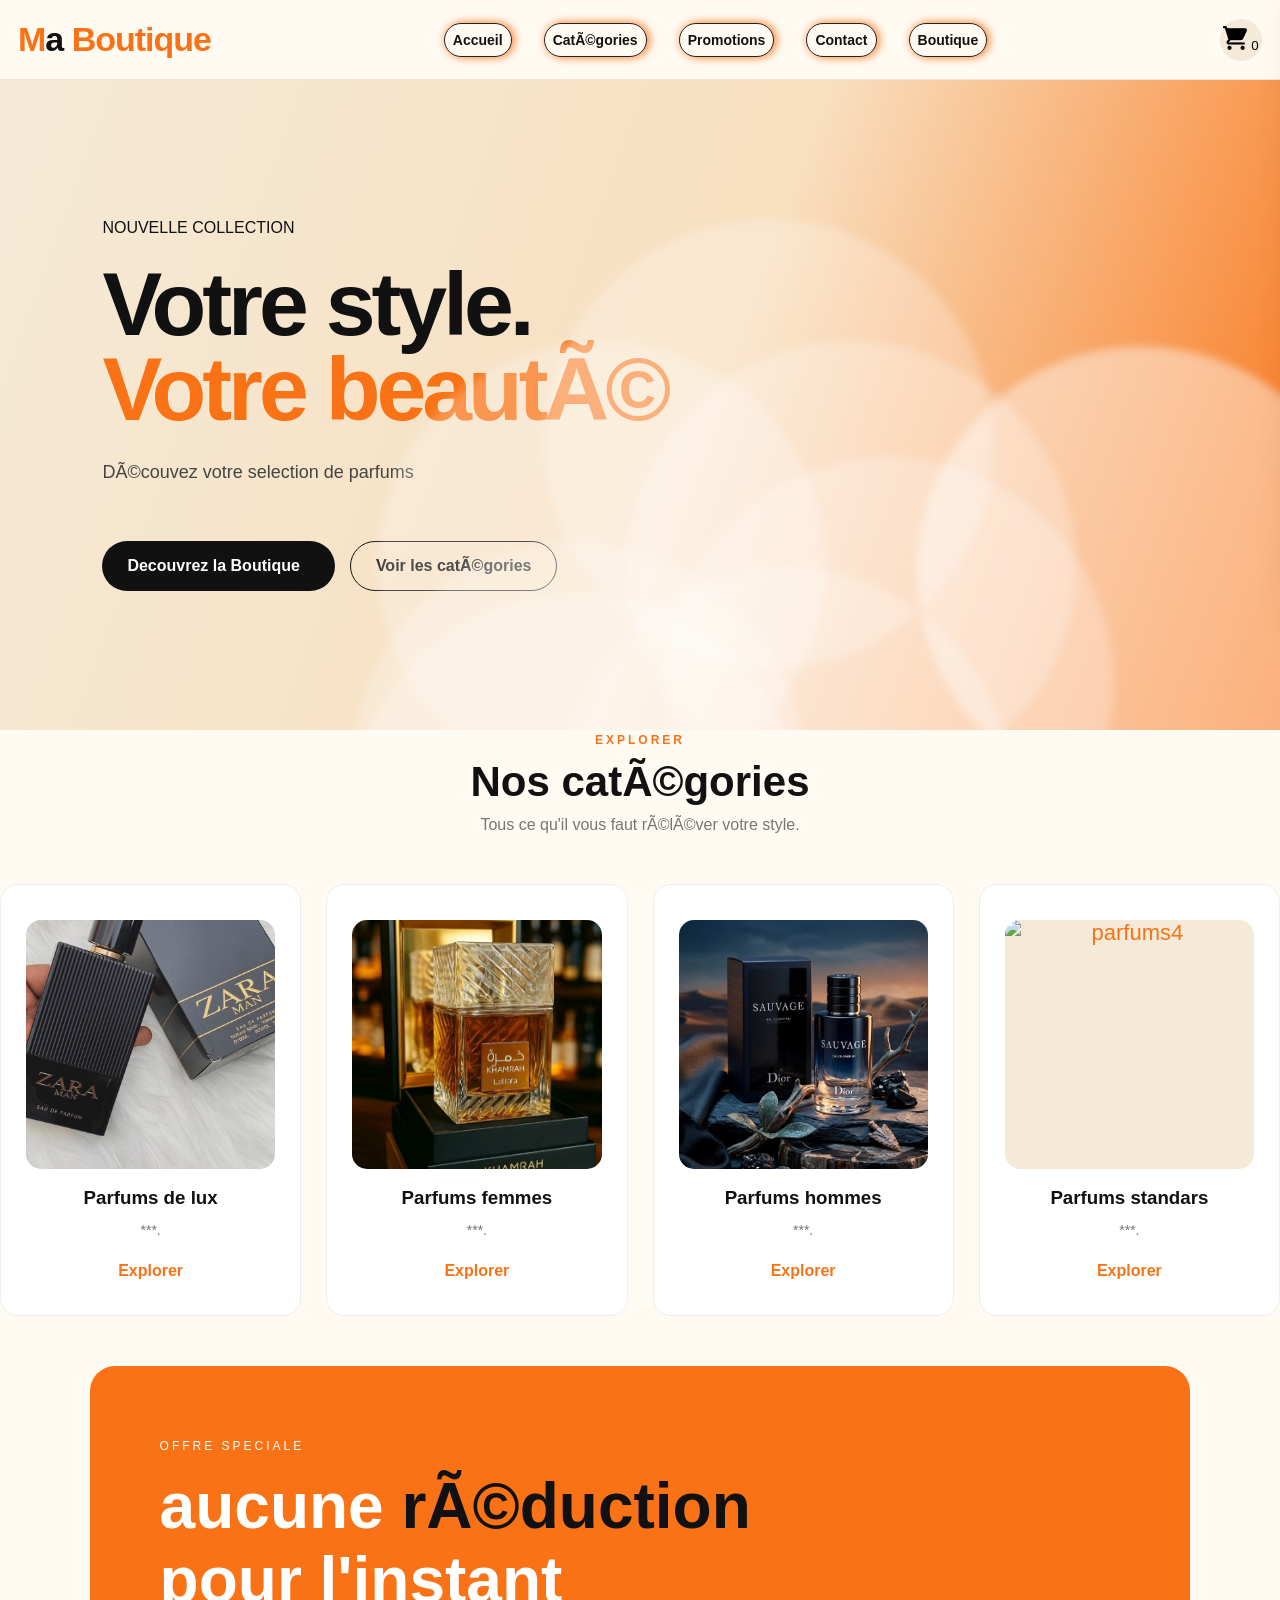
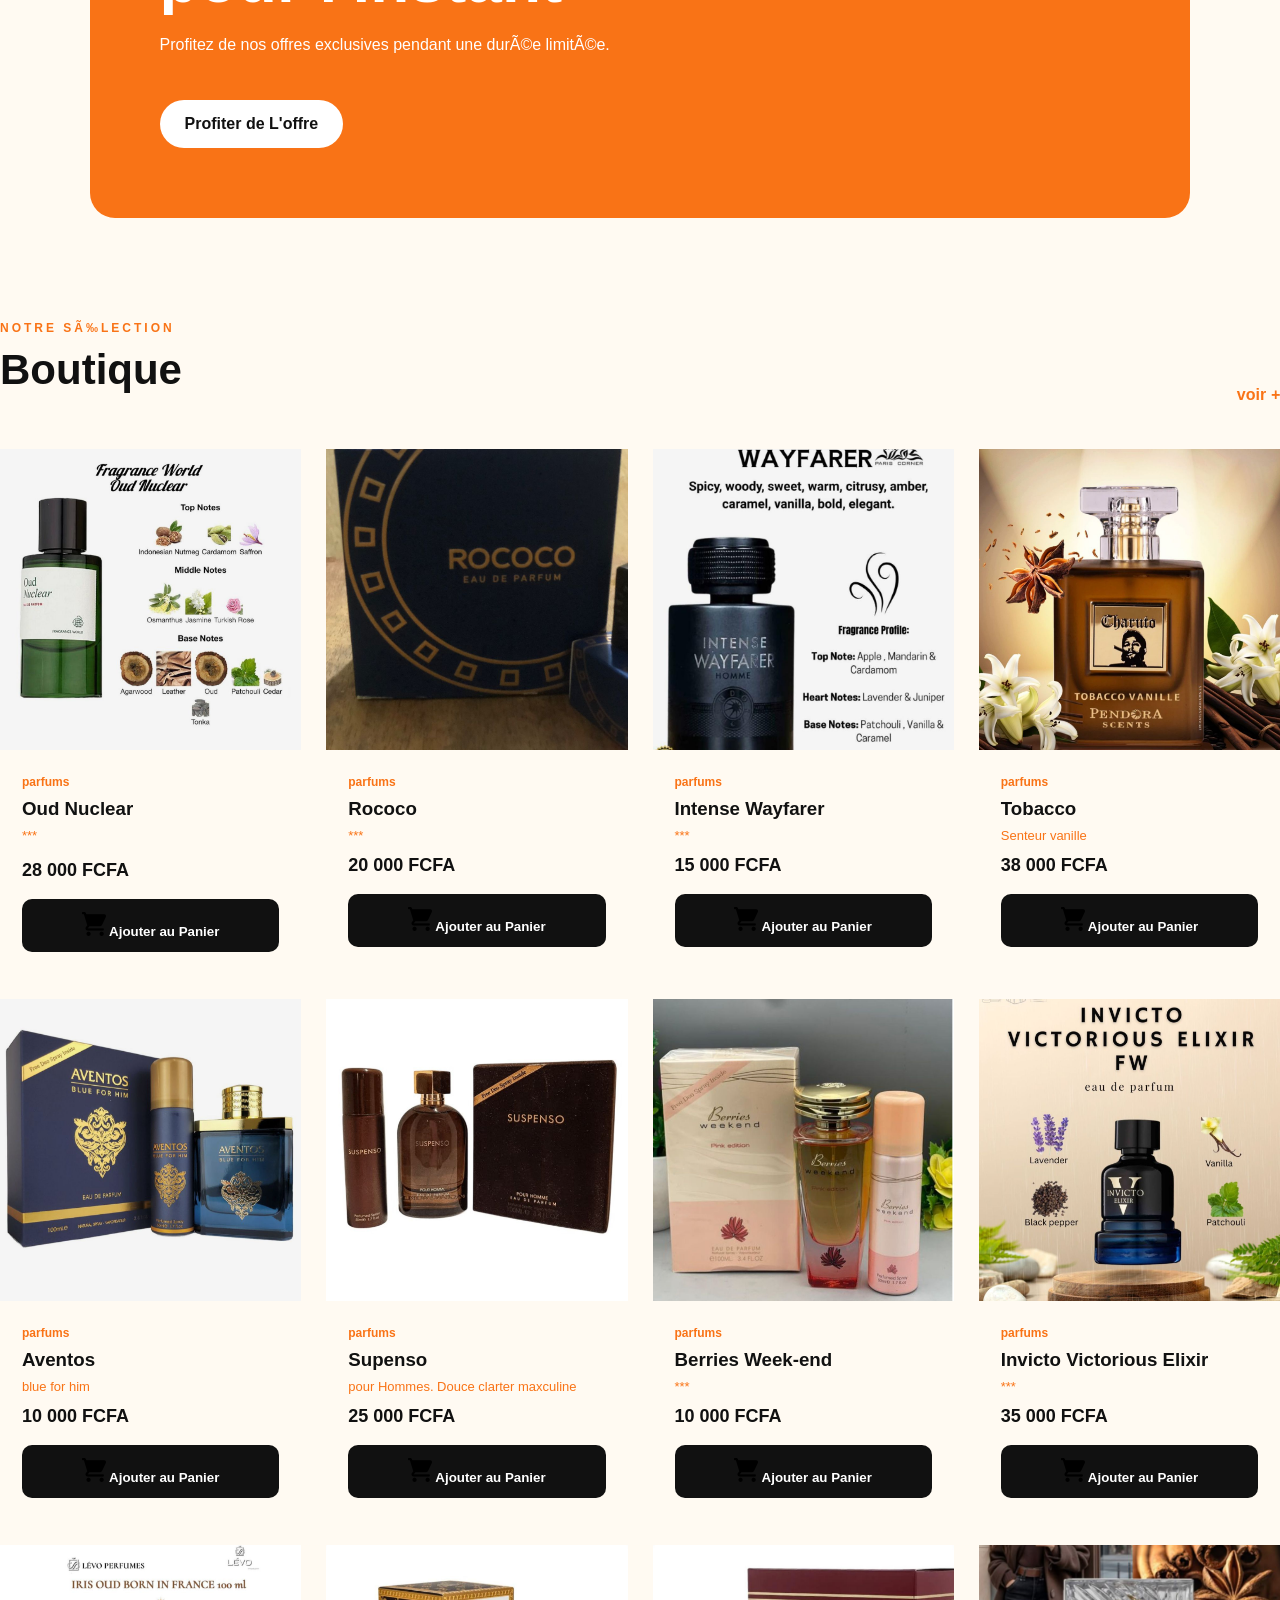
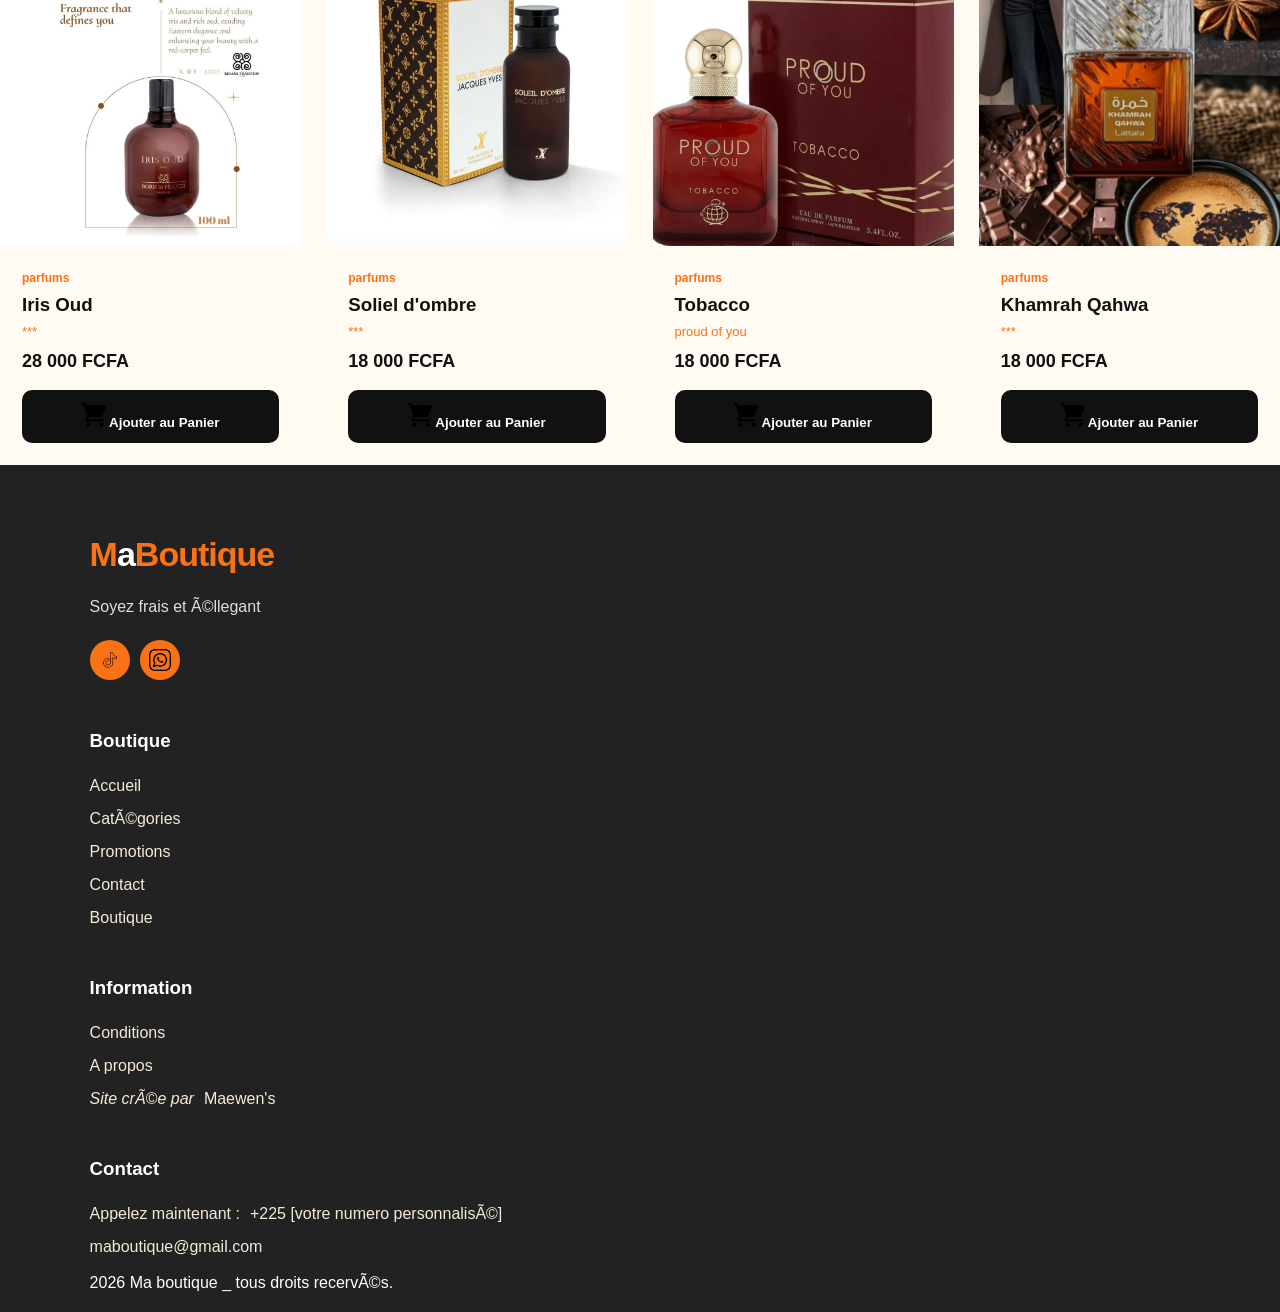
==== commit 88eb94ac: "Update branding and contact information in index.html" ====
--- a/index.html
+++ b/index.html
@@ -5,15 +5,15 @@
     <meta name="viewport" content="width=device-width, initial-scale=1.0">
     <link rel="stylesheet" href="e-commerce2.0.css">
 
-    <title>jennifer e-commerce</title>
+    <title>e-commerce</title>
 
     
 </head>
 <body>
     <header>
         <div class="logo">
-            <span>J</span>ennifer 
-            <strong>Store</strong>
+            <span>M</span>a 
+            <strong>Boutique</strong>
         </div>
 
         <nav class="desktop-nav">
@@ -474,14 +474,14 @@
 
             <div class="footer-brand">
                 <div class="logo">
-                    <span>J</span>ennifer_<strong>store</strong>
+                    <span>M</span>a<strong>Boutique</strong>
                 </div>
 
                 <p>Soyez frais et éllegant </p>
 
                 <div class="socials">
-                    <a href="https://www.tiktok.com/@salidiallo005" target="_blank"><img src="tiktok logo.jpeg" alt="logo"></a>
-                    <a href="https://wa.me/+2250702115661"><img src="whatsapp logo 2.jpeg" alt="logo"></a>
+                    <a href="https://www.tiktok.com/@" target="_blank"><img src="tiktok logo.jpeg" alt="logo"></a>
+                    <a href="https://wa.me/+2250700000000"><img src="whatsapp logo 2.jpeg" alt="logo"></a>
                 </div>
 
             </div>
@@ -506,15 +506,15 @@
             <div class="footer-column">
                 <h3>Contact</h3>
                     <p>Appelez maintenant :
-                        <a href="tel:+2250702115661"> +225 0702115661</a>
+                        <a href="tel:+2250700000000"> +225 [votre numero personnalisé]</a>
                     </p>
-                <a href="mailto:jennifer@gmail.com?subject=commande%20depuis%20votre%20site&body=Boujour%20je%20suis%20intéressé%20par%20vos%20produits%20:%20">  jennifer@gmail.com</a>
+                <a href="mailto:maboutique@gmail.com?subject=commande%20depuis%20votre%20site&body=Boujour%20je%20suis%20intéressé%20par%20vos%20produits%20:%20">maboutique@gmail.com</a>
             </div>
 
         </div>
             <br>
             
-        <div class="copyrigth">2026 Jennifer Store _ tous droits recervés.</div>
+        <div class="copyrigth">2026 Ma boutique _ tous droits recervés.</div>
 
     </footer>
 
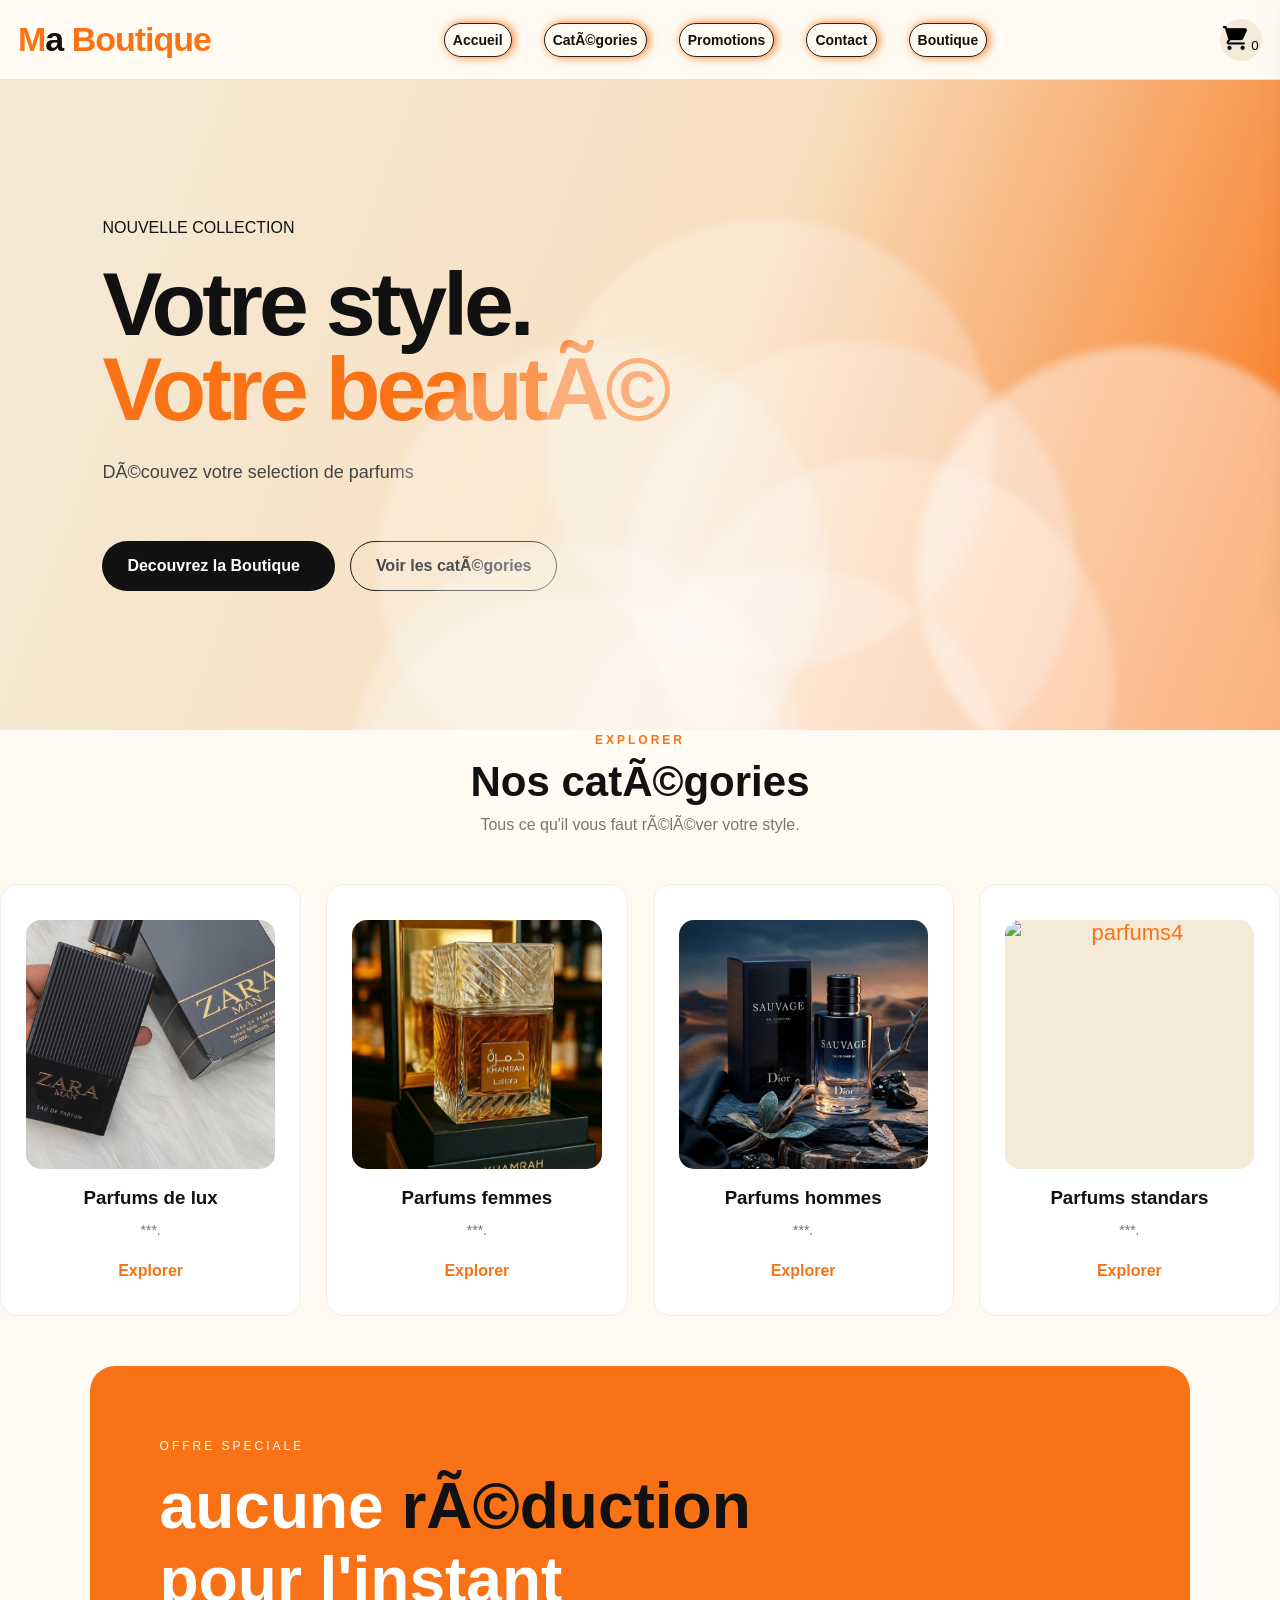
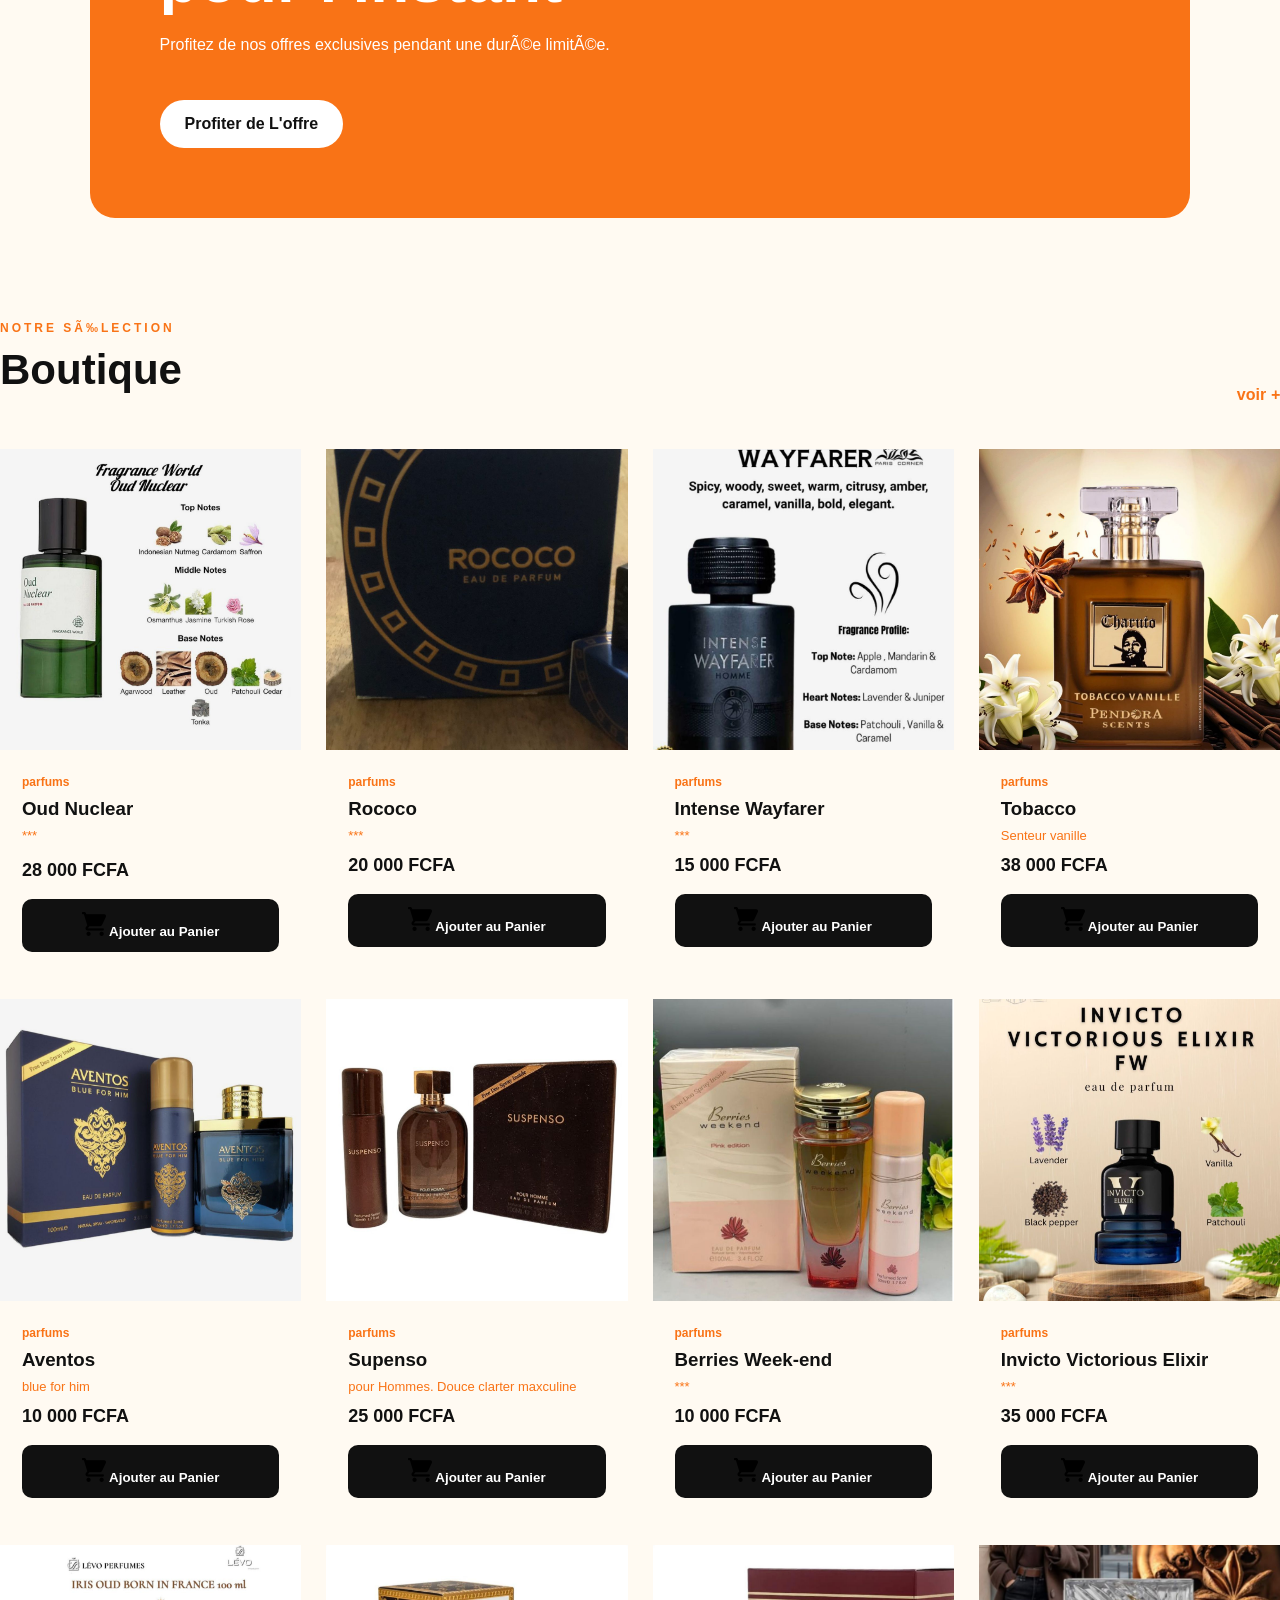
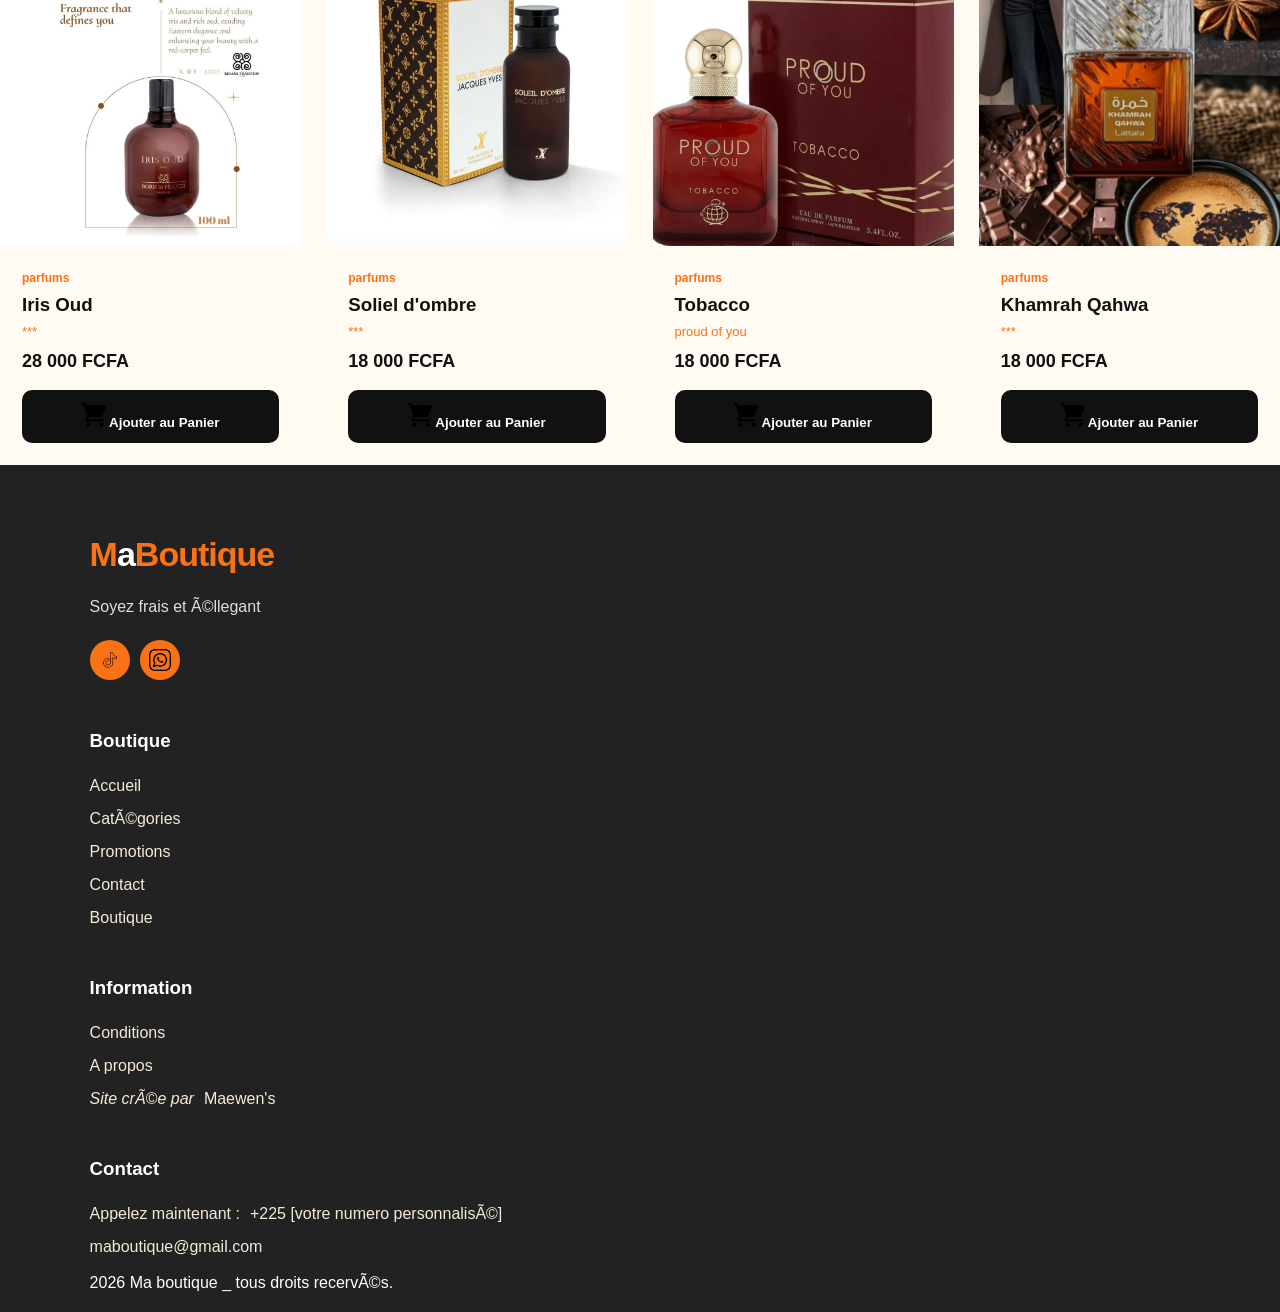
==== commit e19c7325: "Update WhatsApp link in index.html" ====
--- a/index.html
+++ b/index.html
@@ -145,7 +145,7 @@
                     <span>NOTRE SÉLECTION</span>
                     <h2>Boutique</h2>
                 </div>
-                <a href="https://wa.me/+2250702115661?text=Bonjours%20je%20suis%20intéressé%20par%20vos%20produits%20"
+                <a href="https://wa.me/+2250700000000?text=Bonjours%20je%20suis%20intéressé%20par%20vos%20produits%20"
                     class="view-all"> voir <i class="fa-solid fa-arrow-rigth">+</i>
                 </a>
 
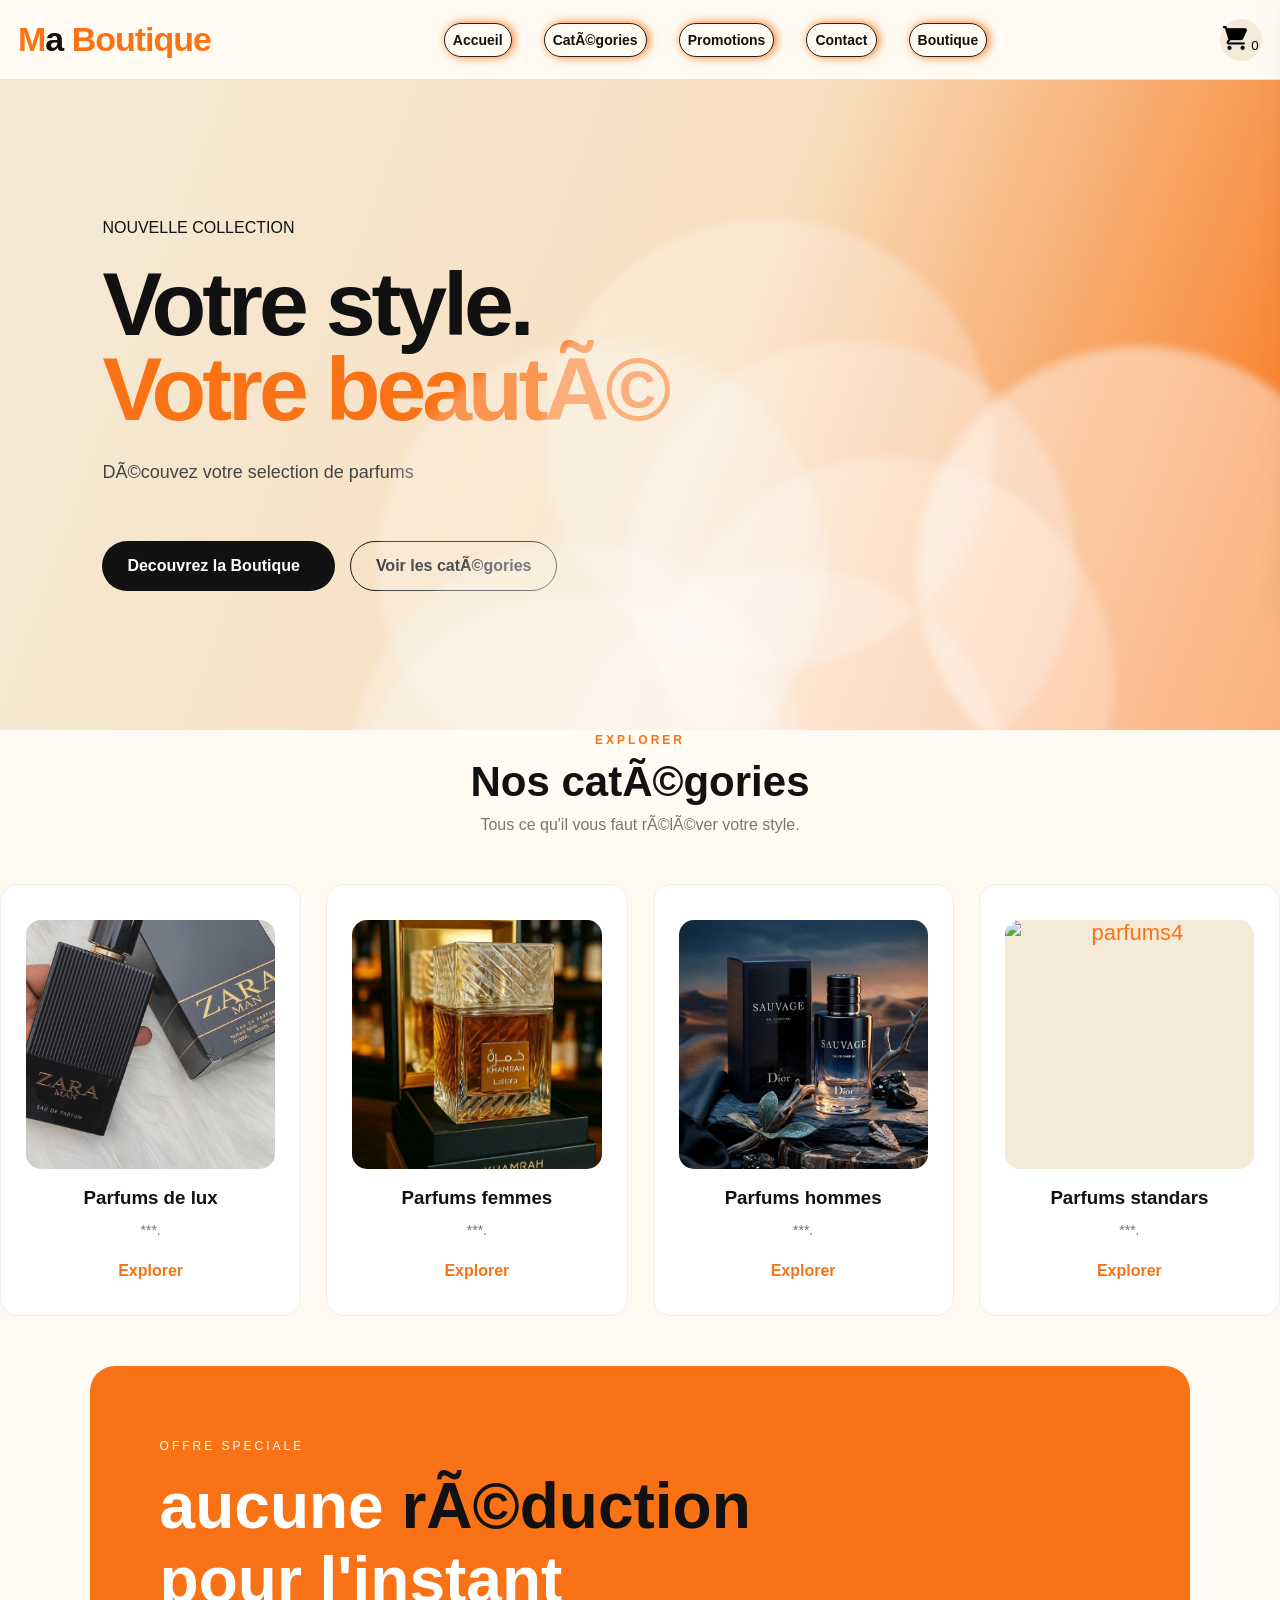
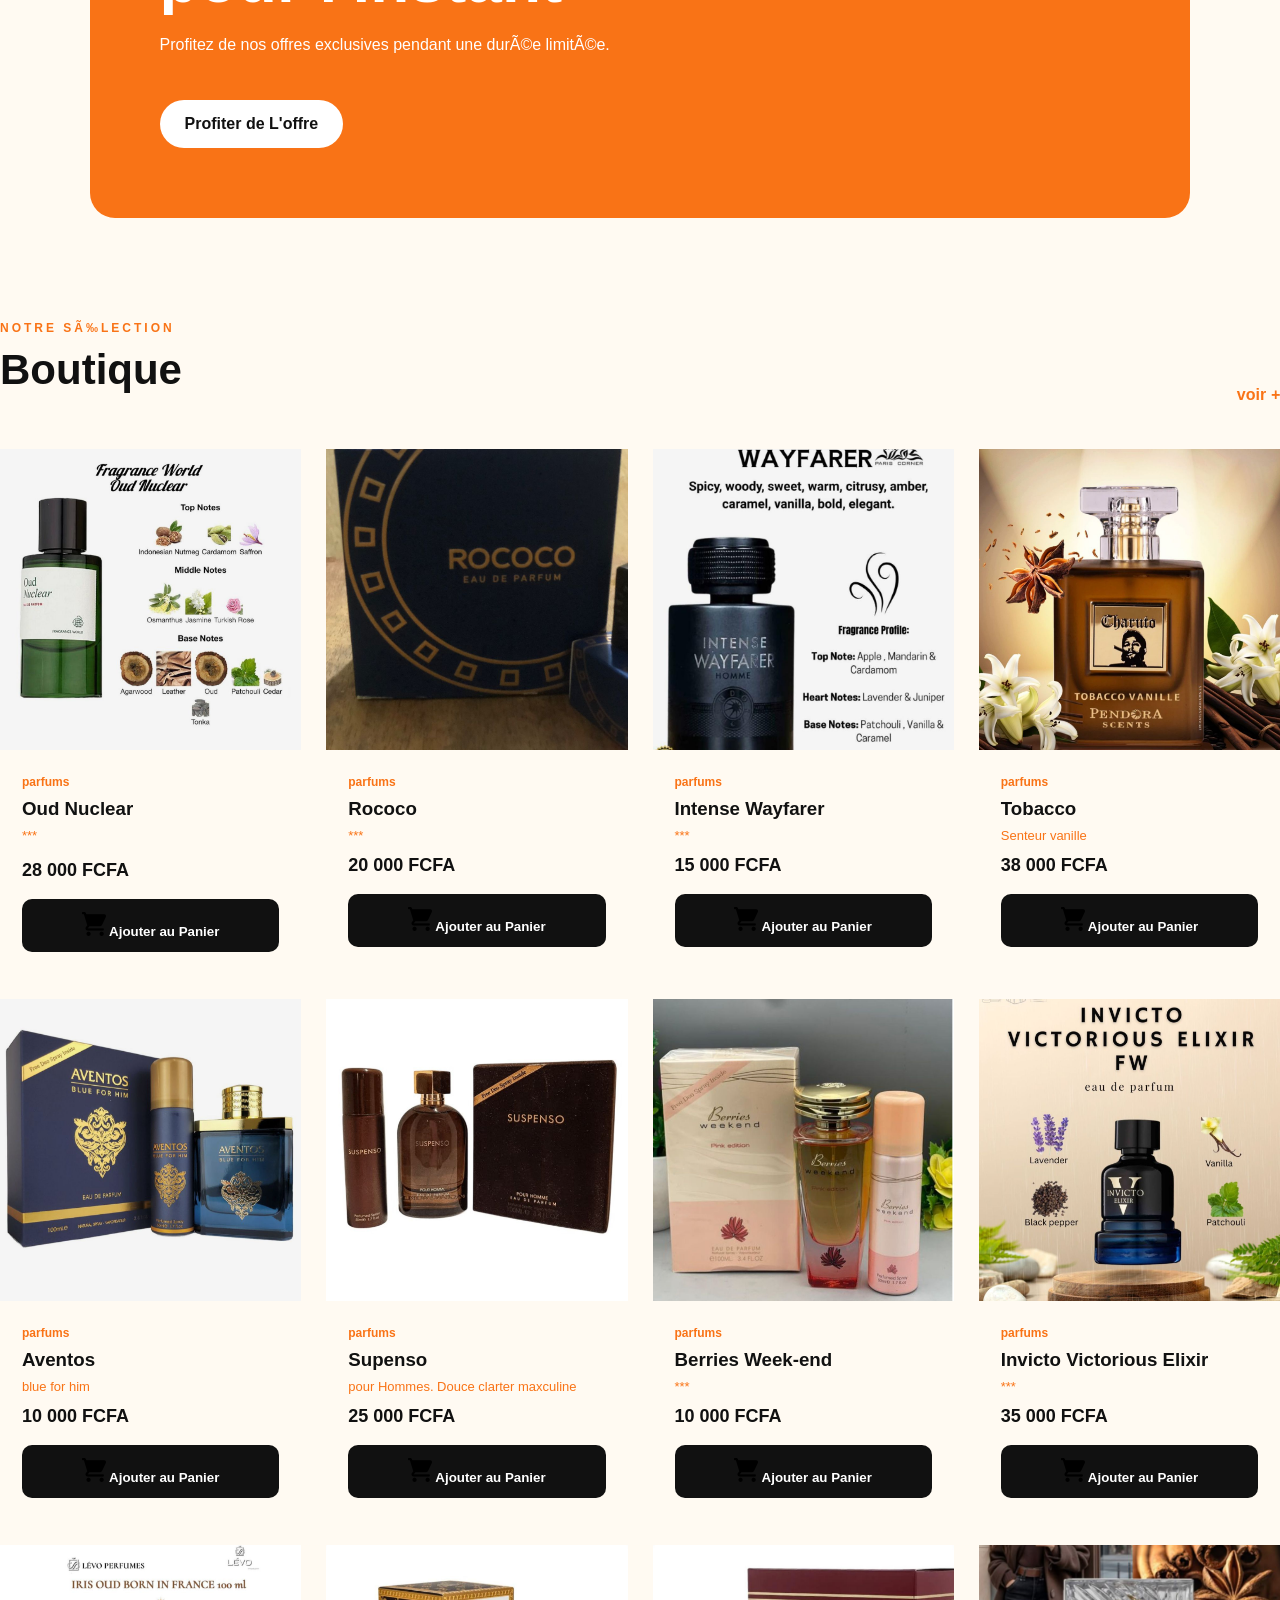
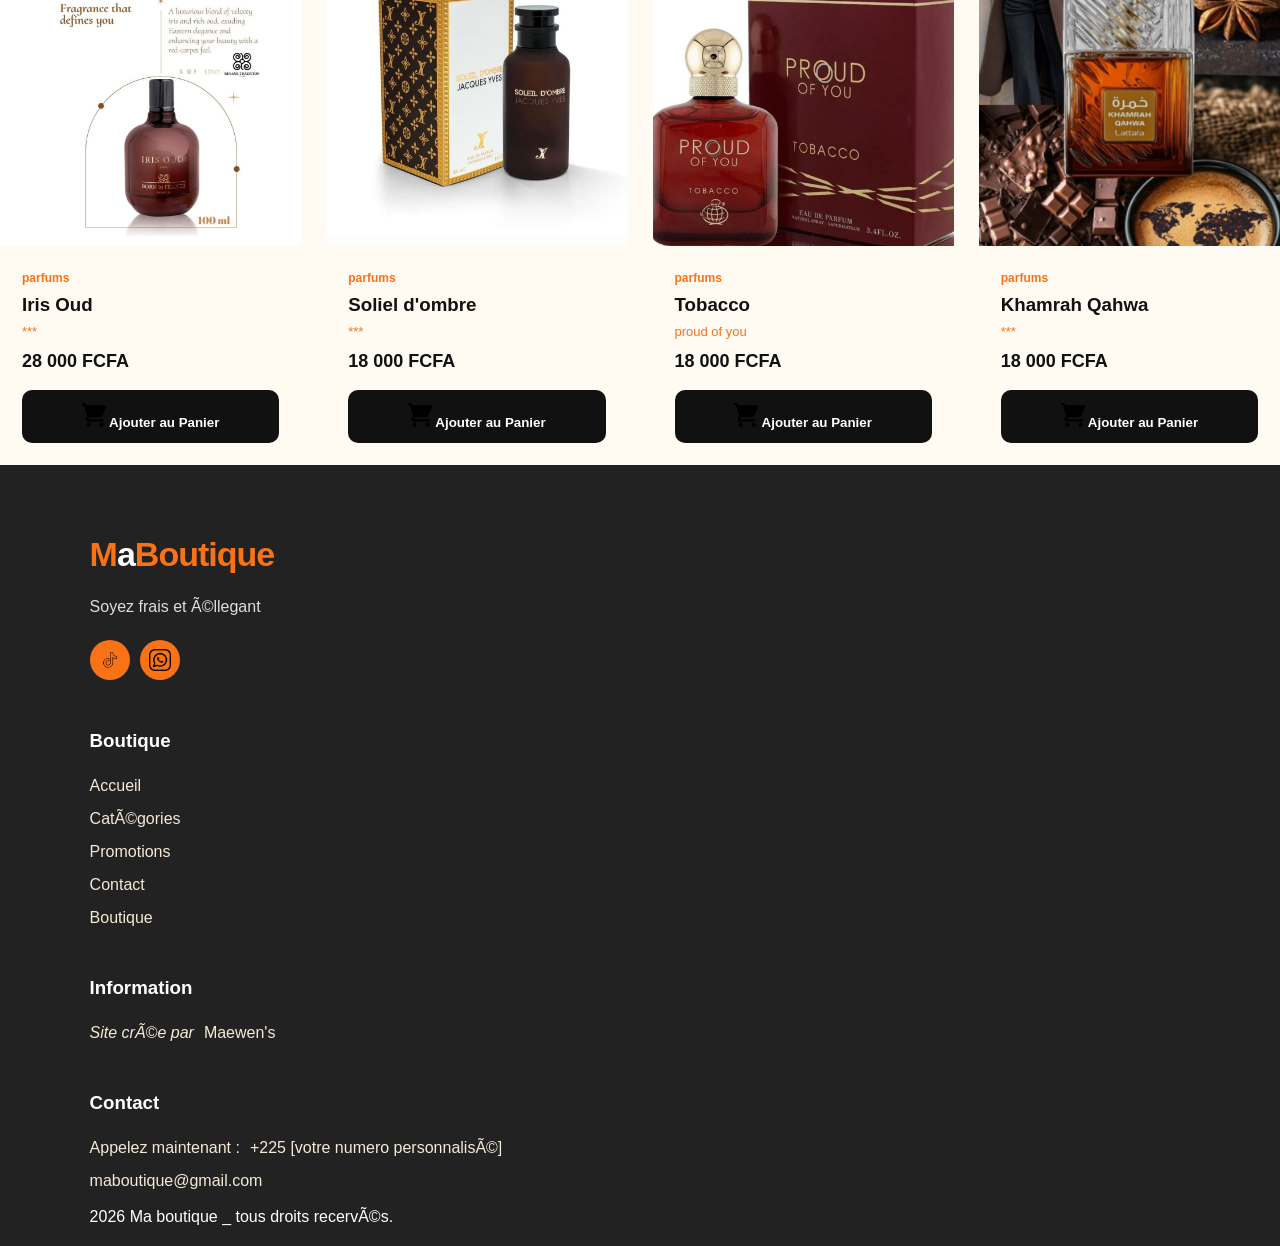
==== commit abb7eafc: "Remove footer links to Conditions and A propos Removed links to 'Conditions' and 'A propos' in the f" ====
--- a/index.html
+++ b/index.html
@@ -497,8 +497,7 @@
 
             <div class="footer-column">
                 <h3>Information</h3>
-                <a href="apropos.html" >Conditions</a>
-                <a href="apropos.html">A propos</a>
+               
                 <p> <em>Site crée par </em> 
             <a href="http://maewens.com">Maewen's</a> </p>
             </div>
